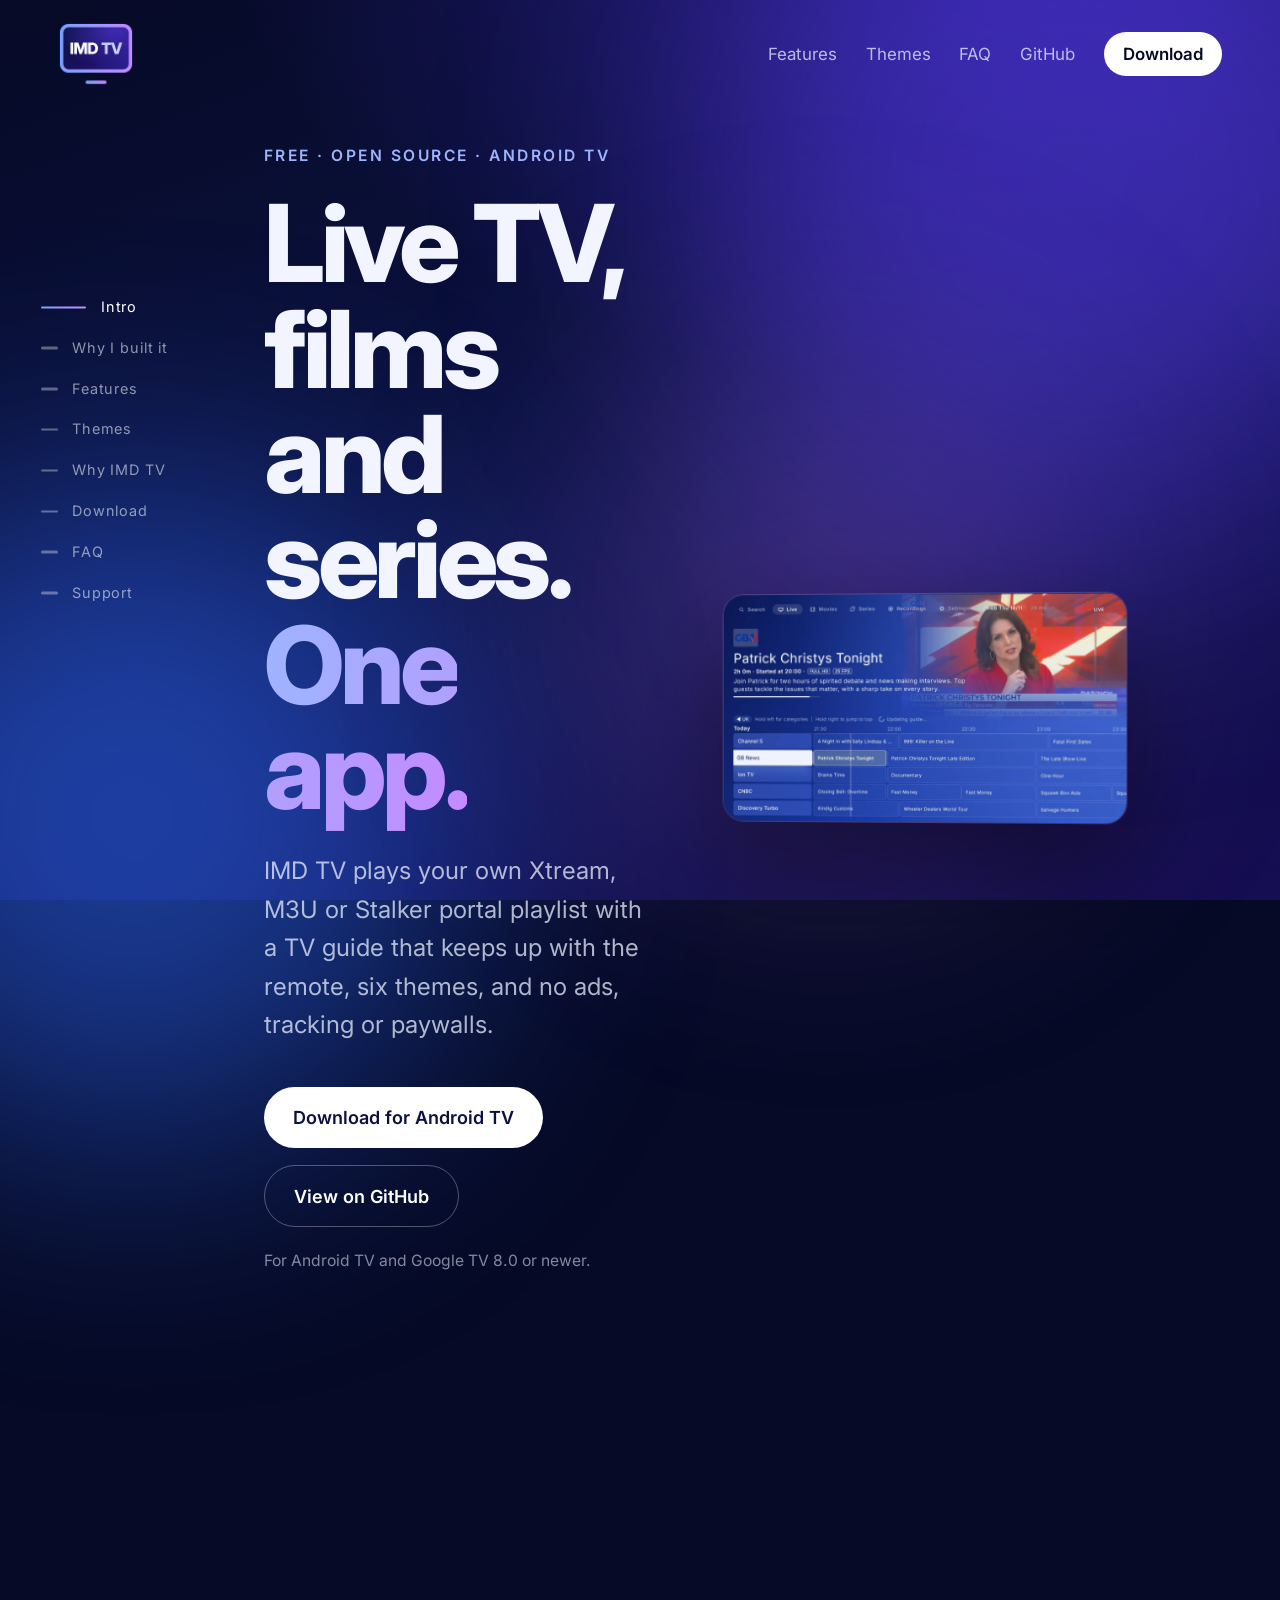
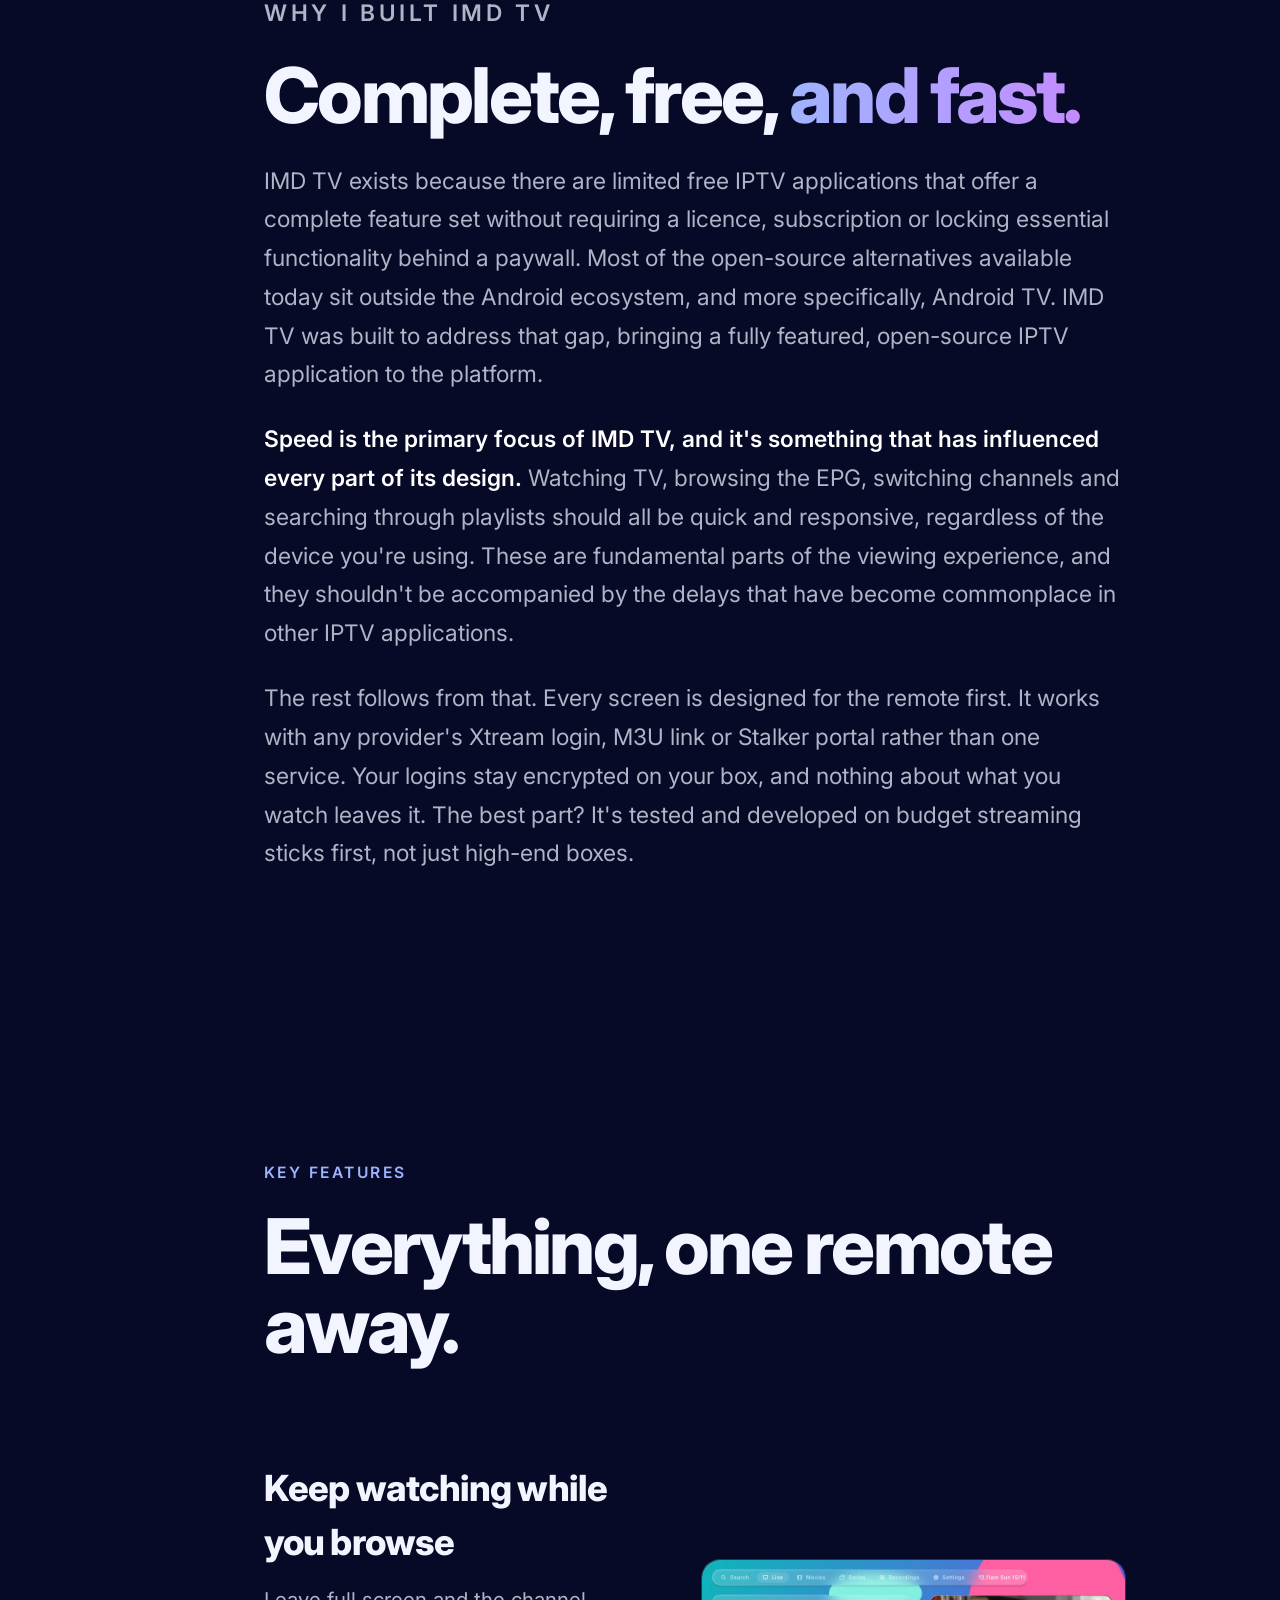
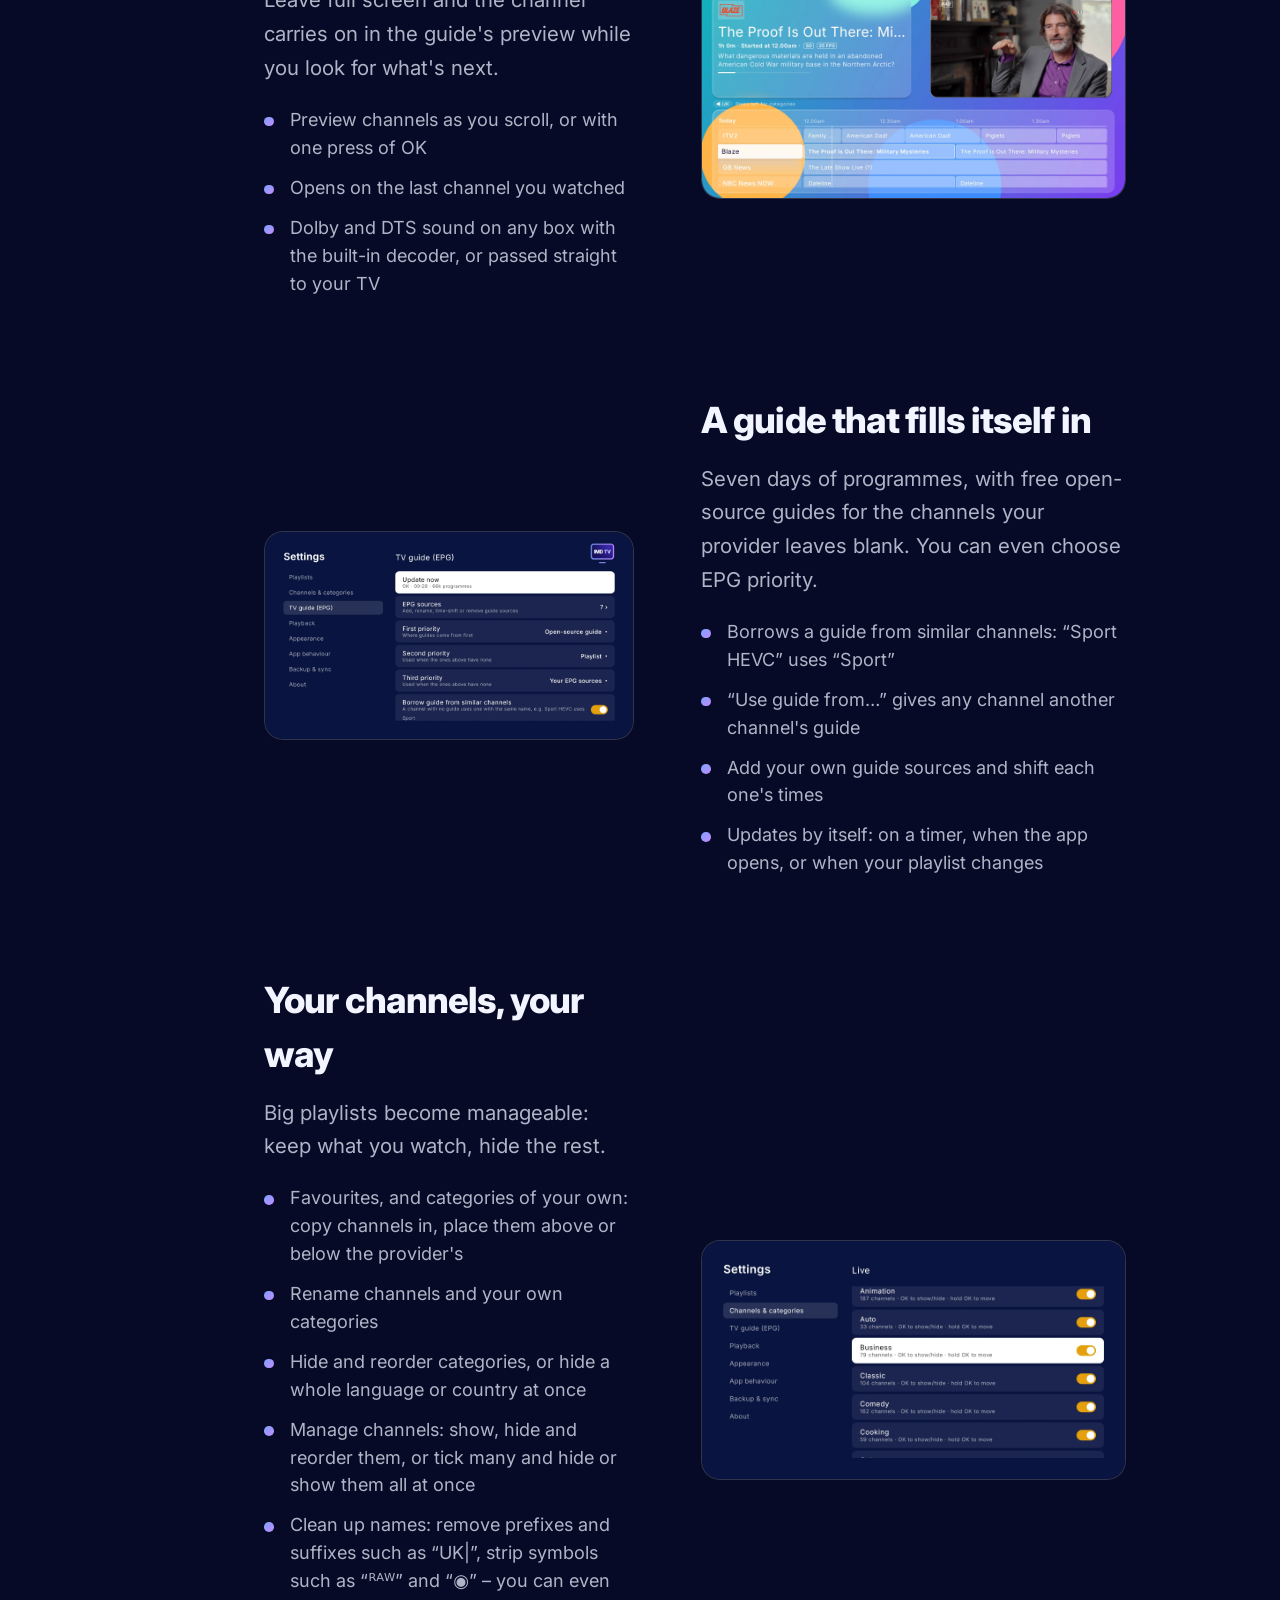
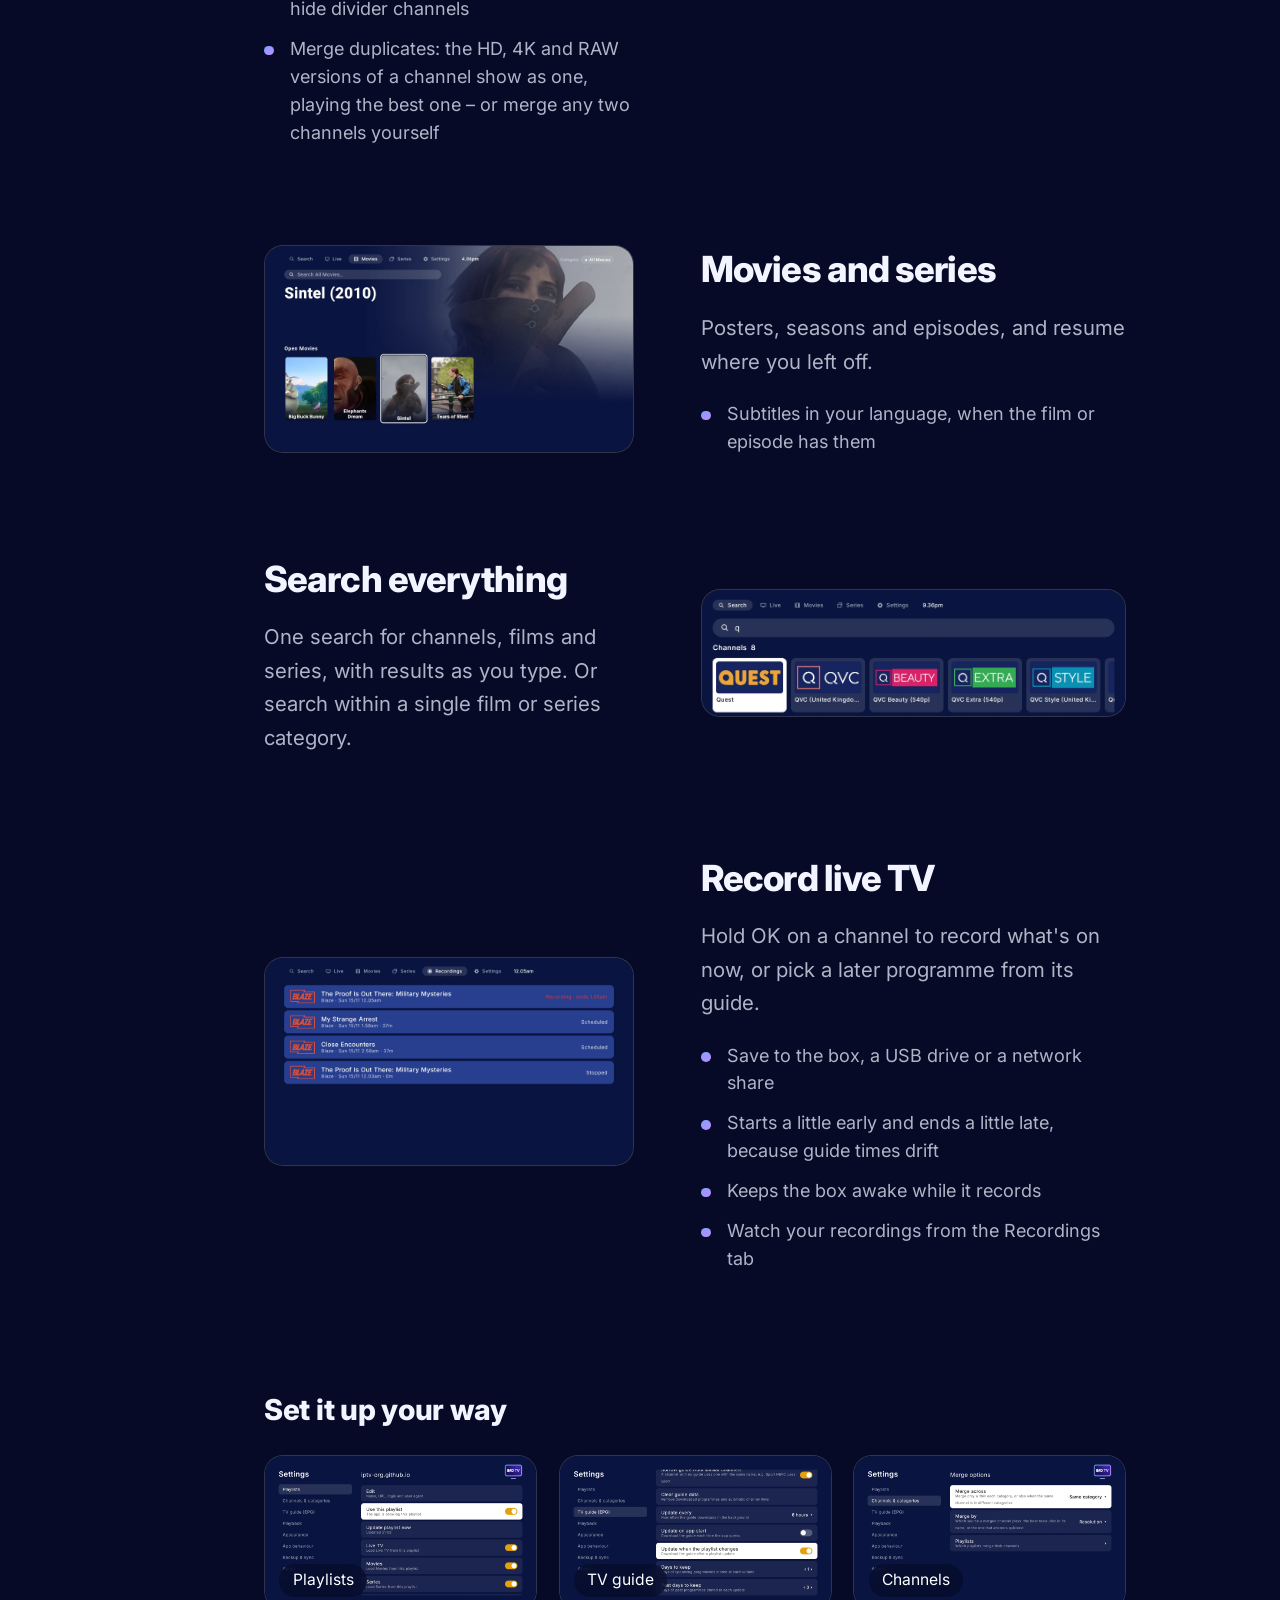
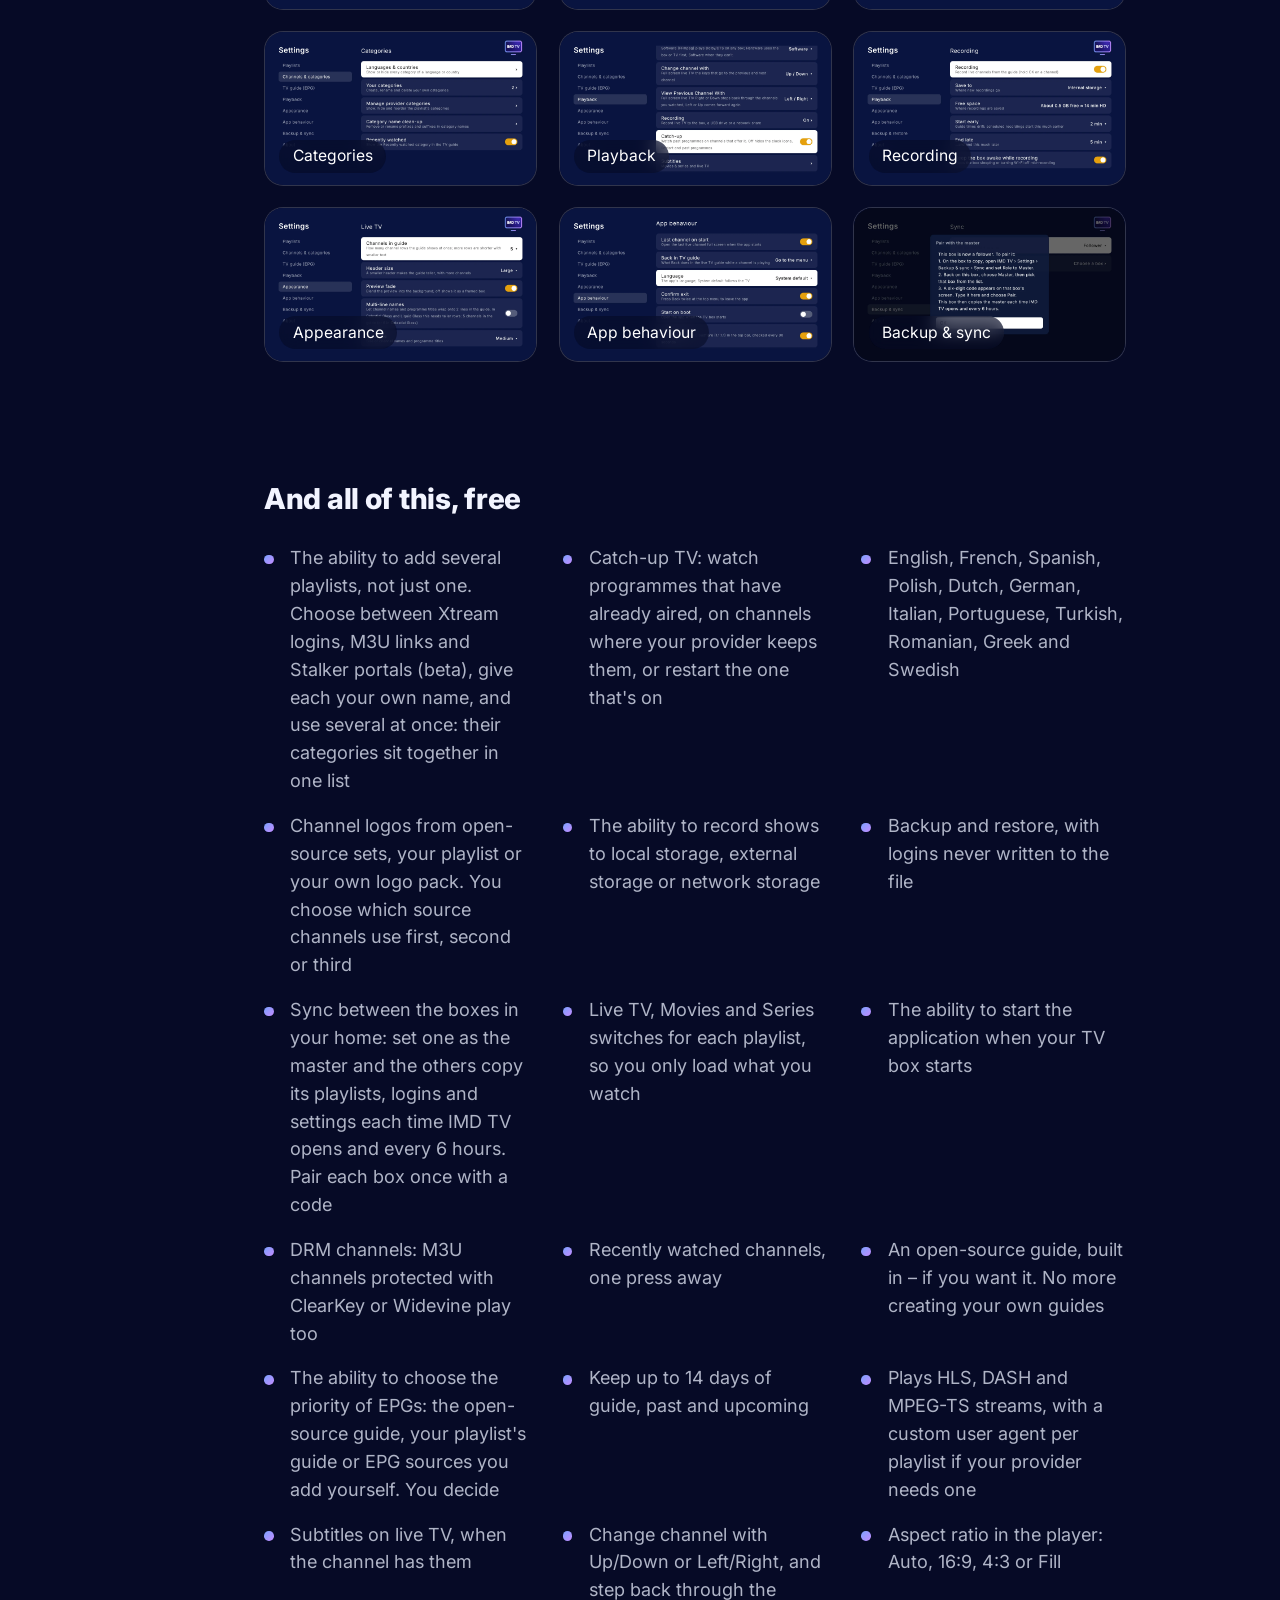
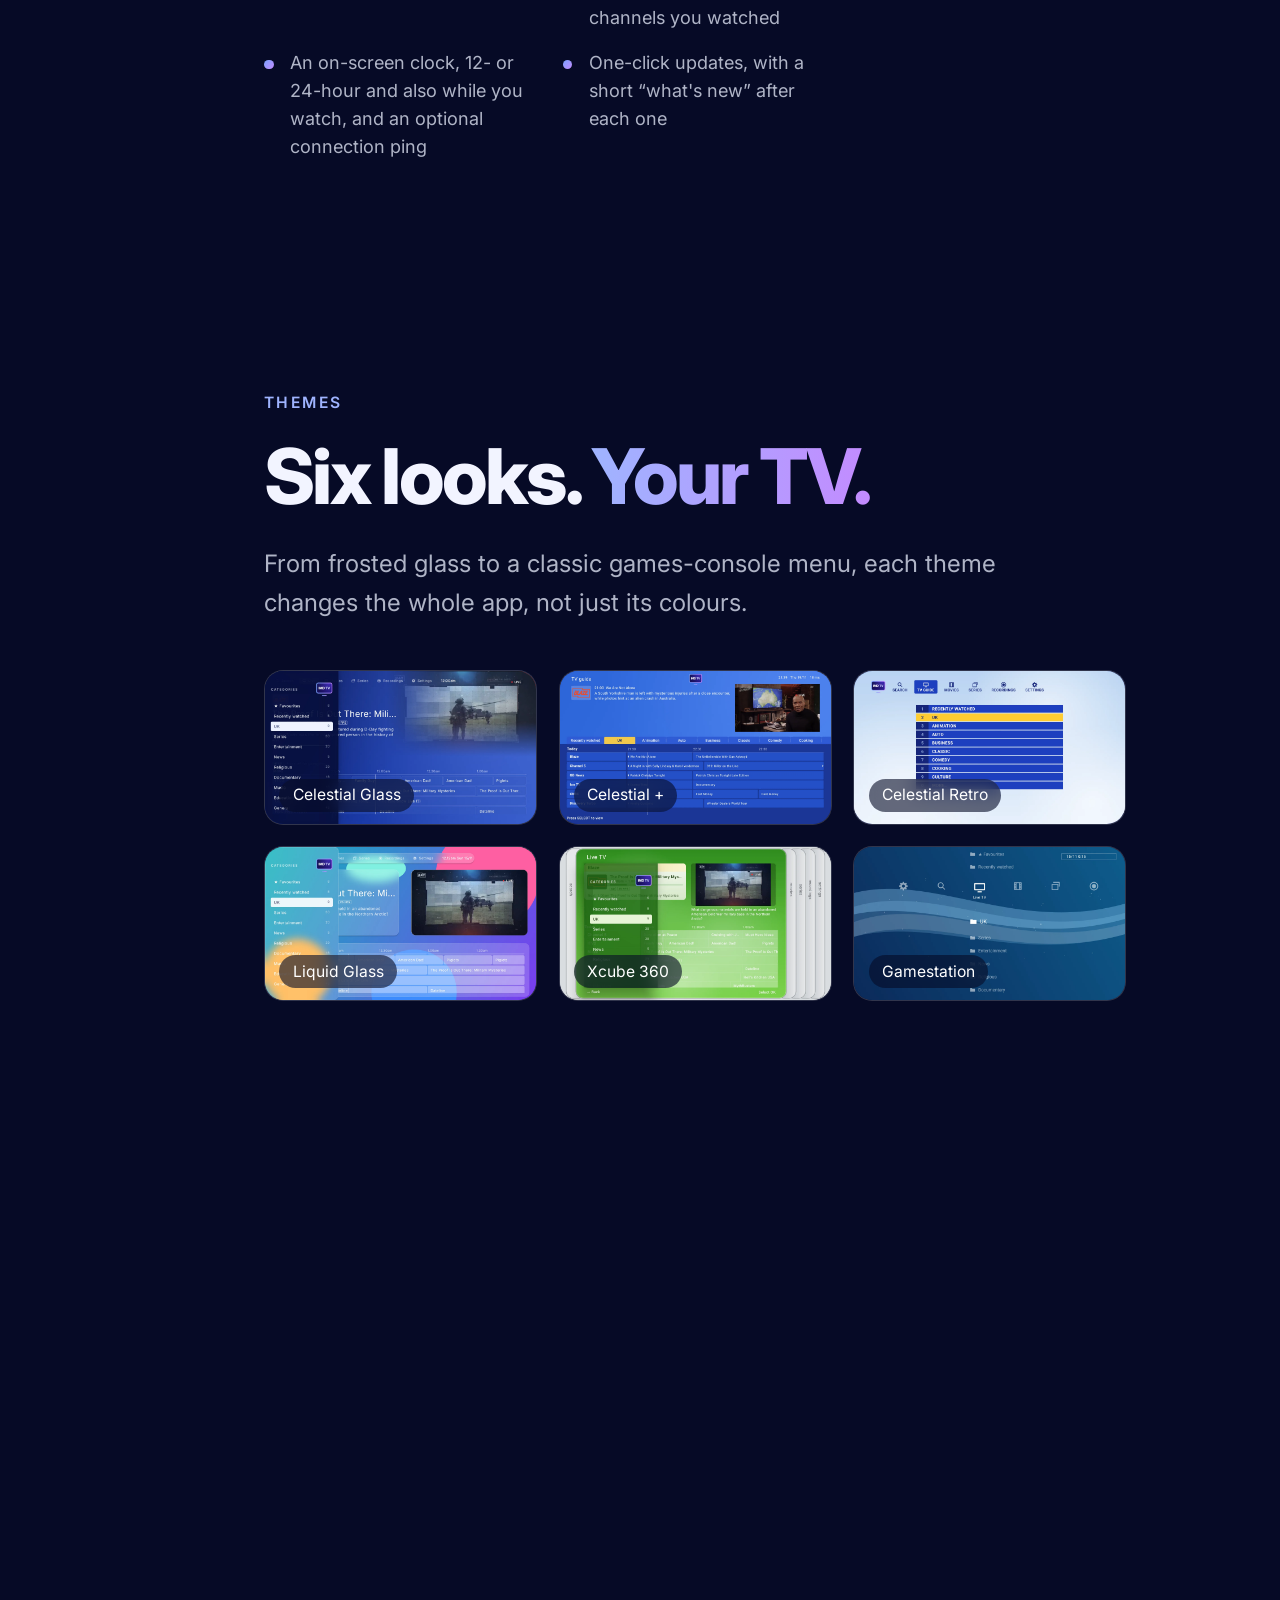
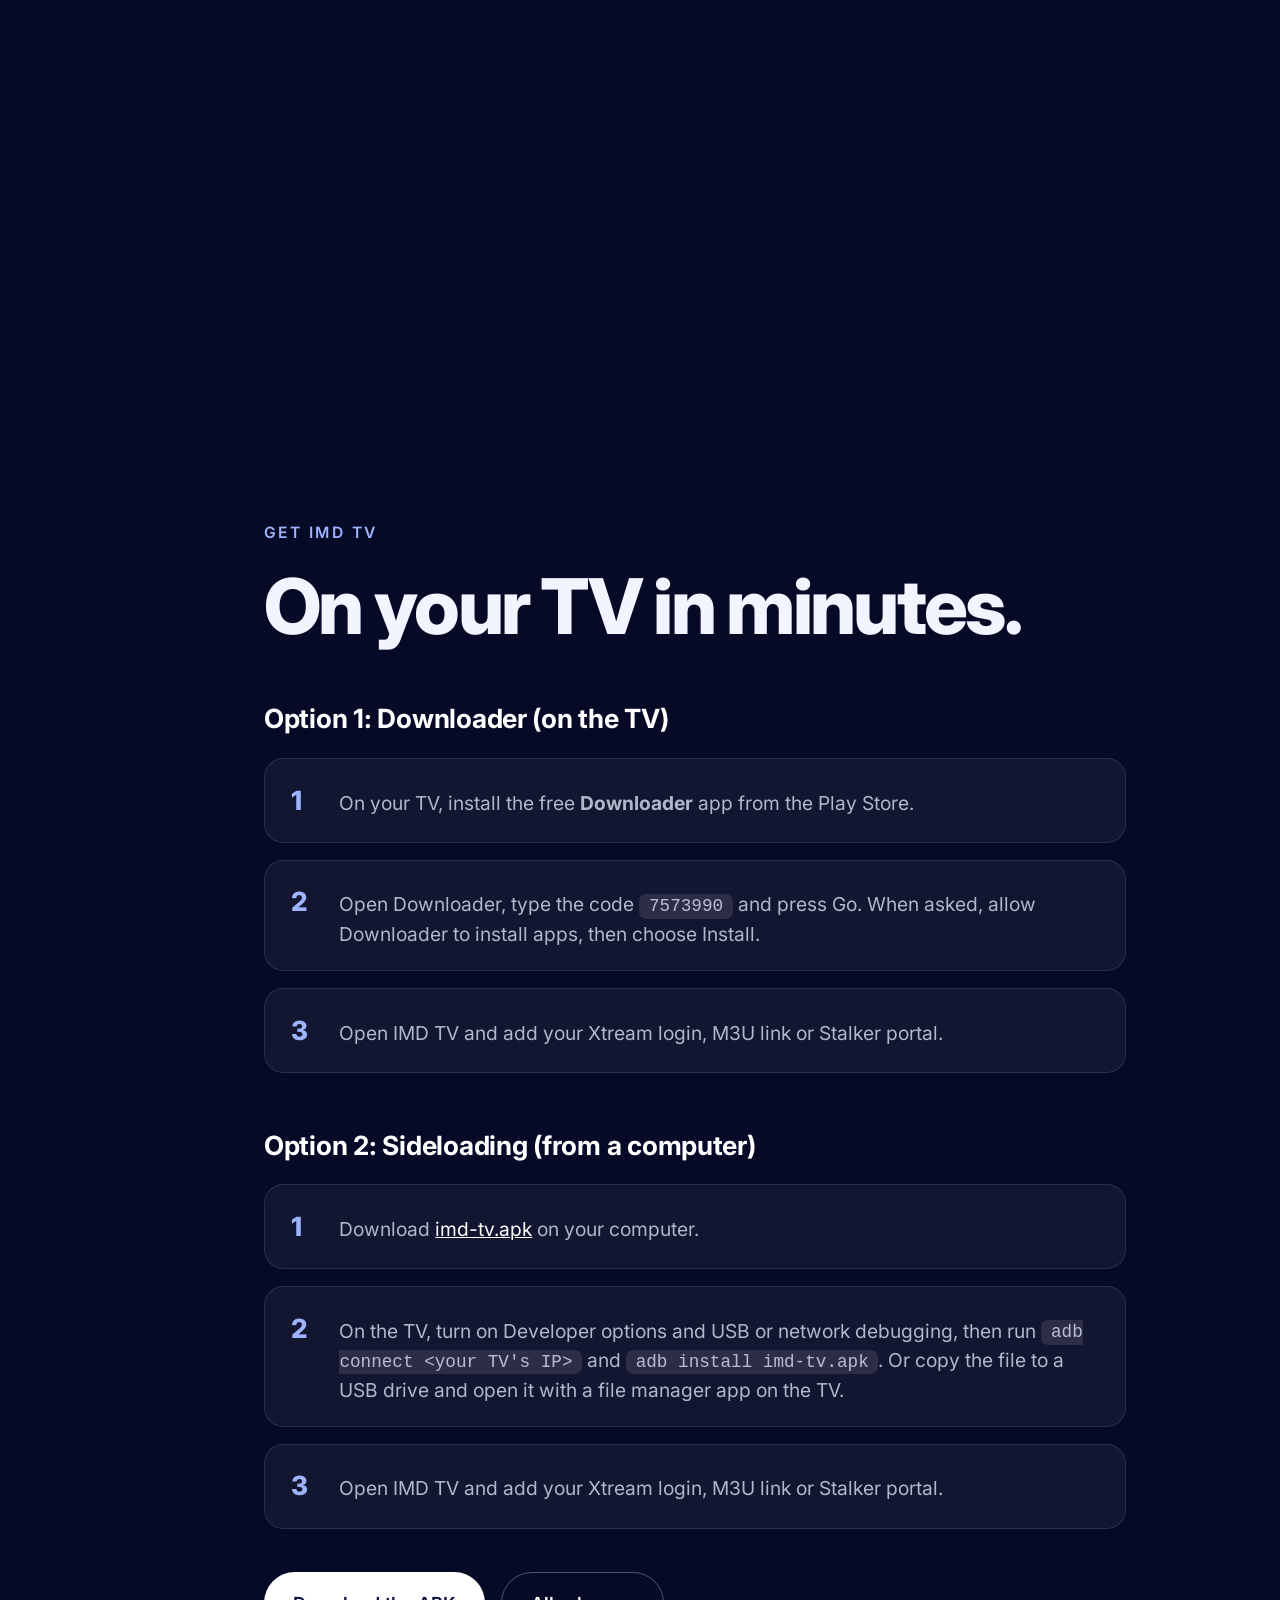
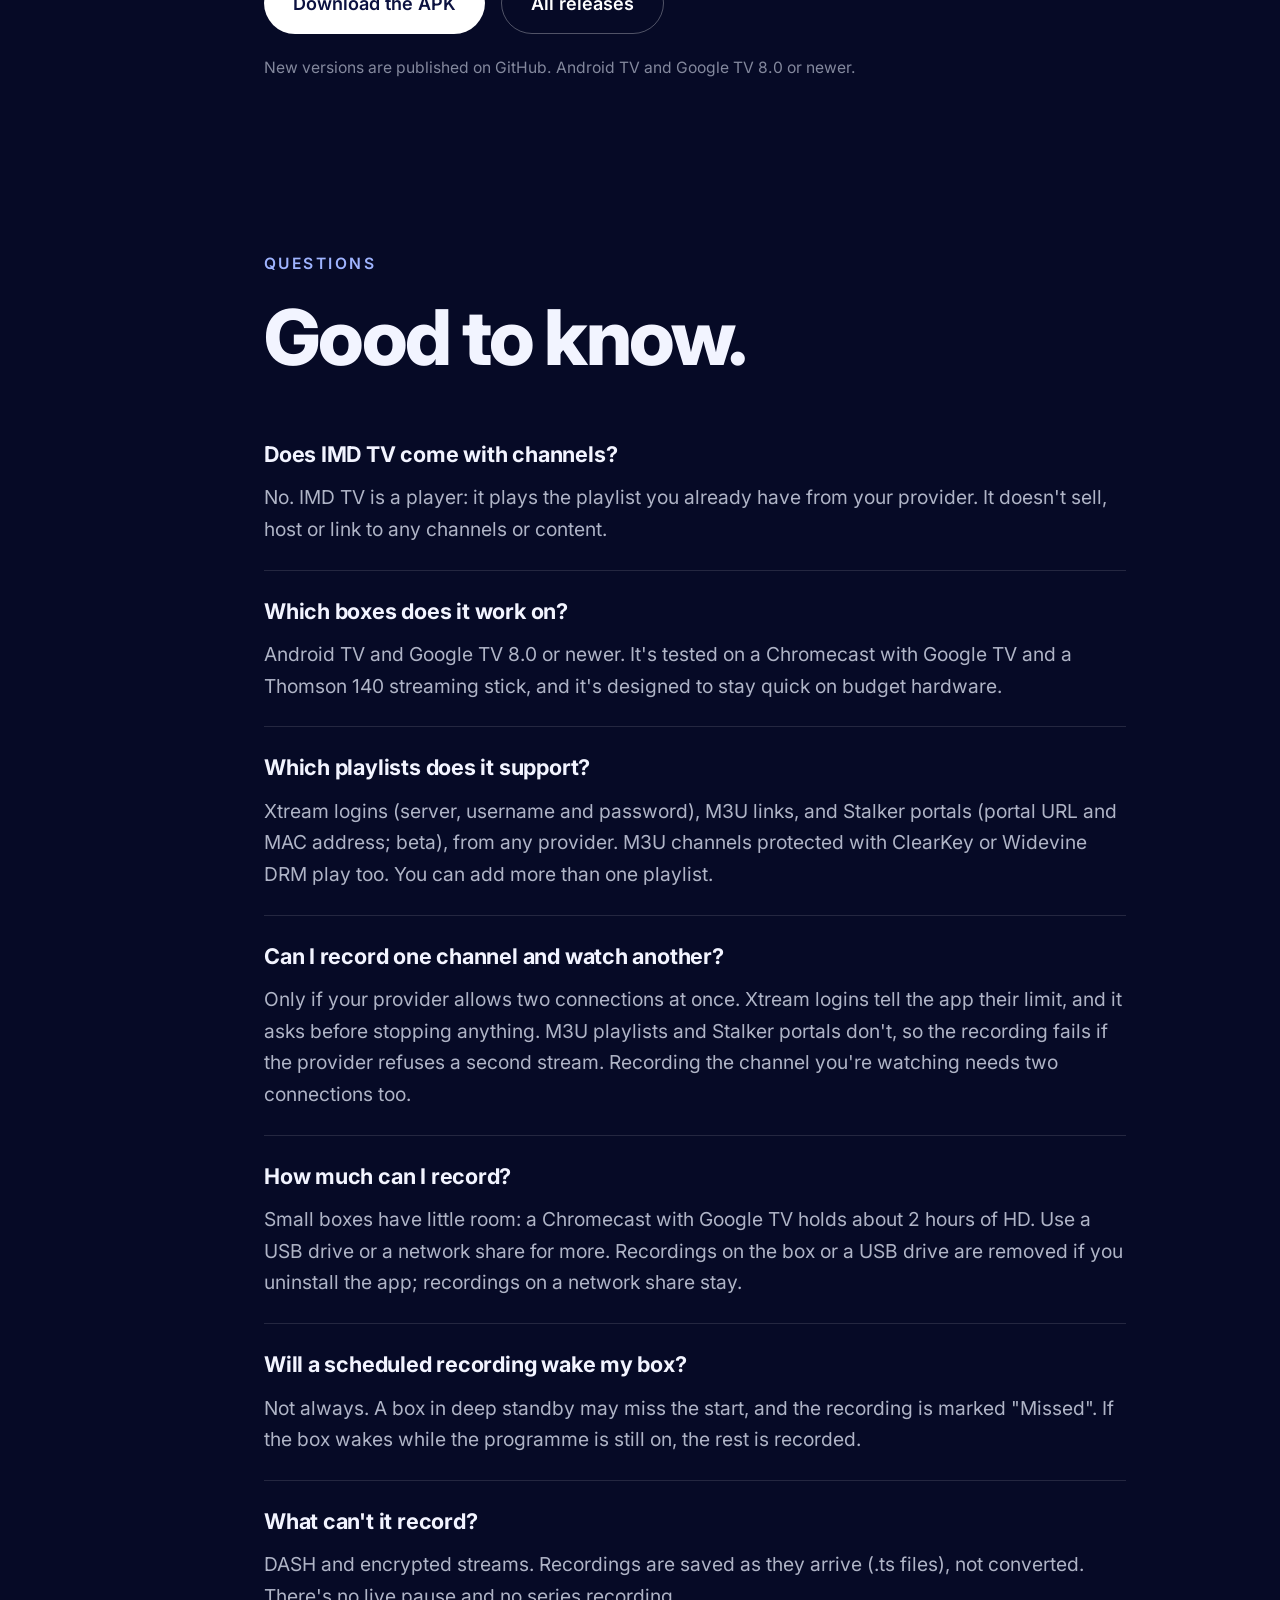
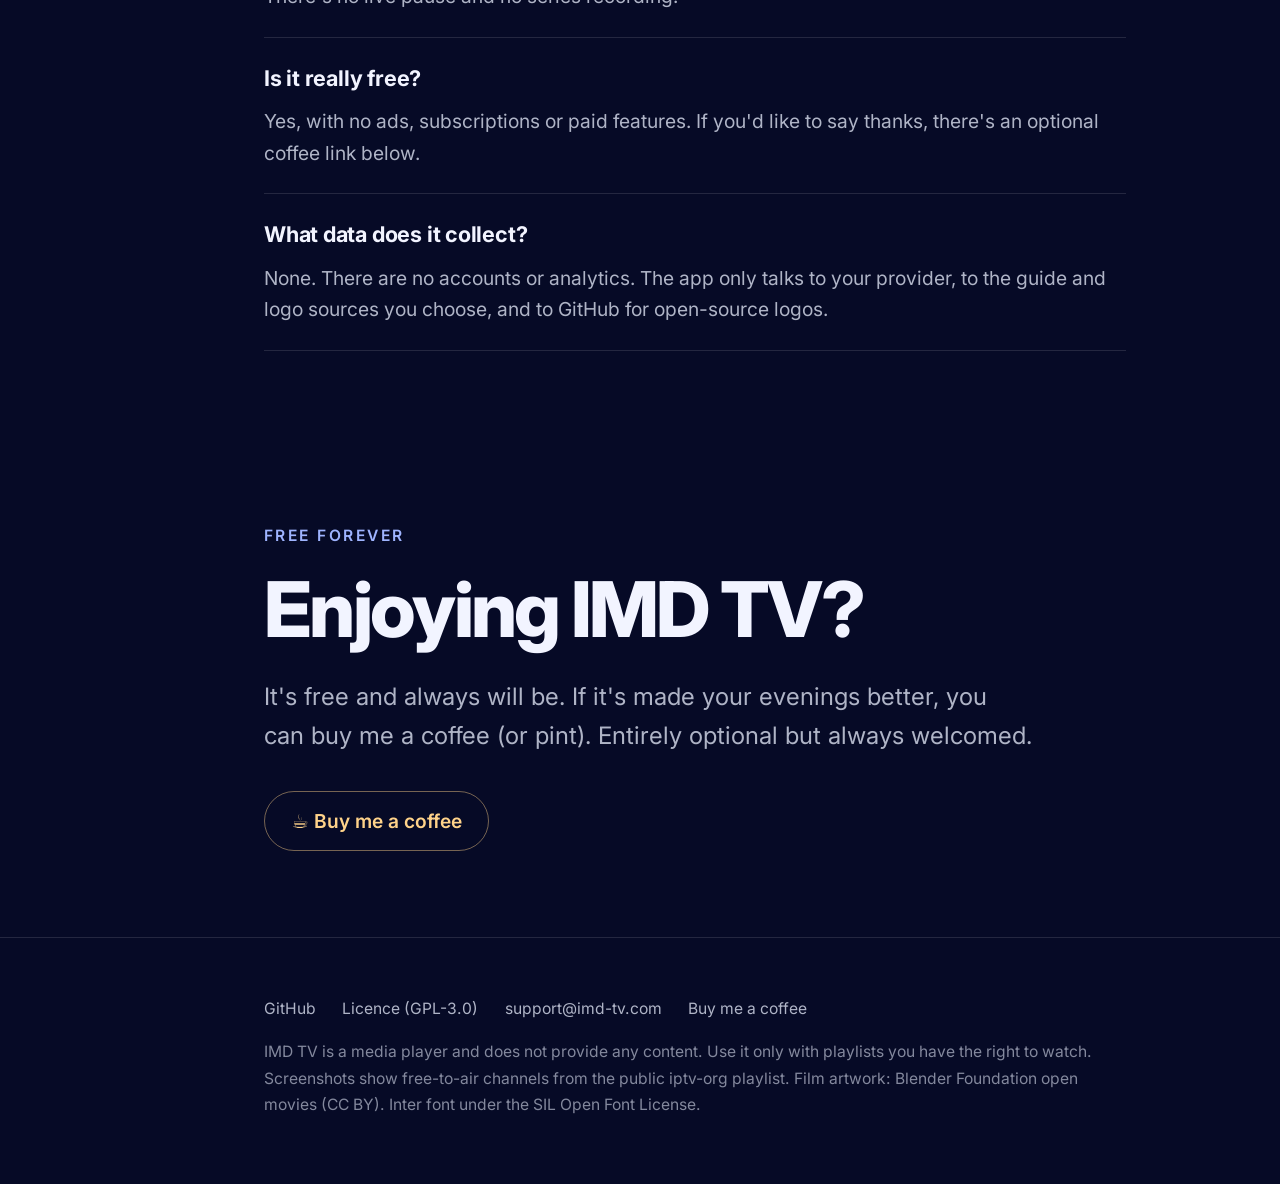
==== site/index.html @ b6d0d9d2 "Initial project import" ====
<!doctype html>
<html lang="en" class="no-js">
<head>
<meta charset="utf-8">
<meta name="viewport" content="width=device-width, initial-scale=1">
<title>IMD TV — free, open-source IPTV for Android TV</title>
<meta name="description" content="IMD TV is a free, open-source IPTV player for Android TV and Google TV: a fast TV guide, movies and series, six themes, and no ads or tracking. Bring your own Xtream, M3U or Stalker portal playlist.">
<meta name="theme-color" content="#060a26">
<link rel="icon" type="image/png" href="favicon.png">
<link rel="preload" href="fonts/Inter-Variable.woff2" as="font" type="font/woff2" crossorigin>
<link rel="stylesheet" href="styles.css">
<meta property="og:type" content="website">
<meta property="og:title" content="IMD TV — free, open-source IPTV for Android TV">
<meta property="og:description" content="A fast TV guide, movies and series, six themes, and no ads or tracking. Bring your own playlist.">
<meta property="og:url" content="https://majorleeevil.github.io/imd-tv/">
<meta property="og:image" content="https://majorleeevil.github.io/imd-tv/img/og.webp">
<meta name="twitter:card" content="summary_large_image">
</head>
<body>
<a class="skip" href="#intro">Skip to content</a>
<div class="sky" aria-hidden="true"></div>
<div class="blob b1" aria-hidden="true"></div><div class="blob b2" aria-hidden="true"></div><div class="blob b3" aria-hidden="true"></div>

<header class="top">
  <a class="brand" href="#intro"><img src="img/logo.png" alt="IMD TV" width="64" height="54"></a>
  <nav aria-label="Main">
    <a href="#features">Features</a>
    <a href="#themes">Themes</a>
    <a href="#faq">FAQ</a>
    <a href="https://github.com/majorleeevil/imd-tv">GitHub</a>
    <a class="pill" href="#download">Download</a>
  </nav>
</header>
<nav class="rail" aria-label="Sections"></nav>

<main>
  <section id="intro" data-name="Intro">
    <div class="reveal intro">
      <div>
        <p class="kicker">Free · Open source · Android TV</p>
        <h1>Live TV, films<br>and series.<br><span class="grad">One app.</span></h1>
        <p class="lead">IMD TV plays your own Xtream, M3U or Stalker portal playlist with a TV guide that keeps up with the remote, six themes, and no ads, tracking or paywalls.</p>
        <div class="btns">
          <a class="btn primary" href="#download">Download for Android TV</a>
          <a class="btn ghost" href="https://github.com/majorleeevil/imd-tv">View on GitHub</a>
        </div>
        <p class="small">For Android TV and Google TV 8.0 or newer.</p>
      </div>
      <div class="hero-shot"><img src="img/themes/celestial-glass.webp" width="1920" height="1080" alt="The IMD TV guide in the Celestial Glass theme: GB News's programme details above a grid of channels and programmes, with the channel previewing top right."></div>
    </div>
  </section>

  <section id="story" data-name="Why I built it">
    <div class="reveal story">
      <p class="kicker">Why I built IMD TV</p>
      <h2>Complete, free, <span class="grad">and fast.</span></h2>
      <p>IMD TV exists because there are limited free IPTV applications that offer a complete feature set without requiring a licence, subscription or locking essential functionality behind a paywall. Most of the open-source alternatives available today sit outside the Android ecosystem, and more specifically, Android TV. IMD TV was built to address that gap, bringing a fully featured, open-source IPTV application to the platform.</p>
      <p><strong>Speed is the primary focus of IMD TV, and it's something that has influenced every part of its design.</strong> Watching TV, browsing the EPG, switching channels and searching through playlists should all be quick and responsive, regardless of the device you're using. These are fundamental parts of the viewing experience, and they shouldn't be accompanied by the delays that have become commonplace in other IPTV applications.</p>
      <p>The rest follows from that. Every screen is designed for the remote first. It works with any provider's Xtream login, M3U link or Stalker portal rather than one service. Your logins stay encrypted on your box, and nothing about what you watch leaves it. The best part? It's tested and developed on budget streaming sticks first, not just high-end boxes.</p>
    </div>
  </section>

  <section id="features" data-name="Features">
    <div class="reveal">
      <p class="kicker">Key features</p>
      <h2>Everything, one remote away.</h2>

      <div class="feature">
        <div class="text">
          <h3>Keep watching while you browse</h3>
          <p>Leave full screen and the channel carries on in the guide's preview while you look for what's next.</p>
          <ul role="list">
            <li>Preview channels as you scroll, or with one press of OK</li>
            <li>Opens on the last channel you watched</li>
            <li>Dolby and DTS sound on any box with the built-in decoder, or passed straight to your TV</li>
          </ul>
        </div>
        <figure class="shot"><img src="img/themes/liquid-glass.webp" width="1920" height="1080" loading="lazy" alt="The guide in the Liquid Glass theme with Blaze playing in the preview window"></figure>
      </div>

      <div class="feature flip">
        <div class="text">
          <h3>A guide that fills itself in</h3>
          <p>Seven days of programmes, with free open-source guides for the channels your provider leaves blank. You can even choose EPG priority.</p>
          <ul role="list">
            <li>Borrows a guide from similar channels: “Sport HEVC” uses “Sport”</li>
            <li>“Use guide from…” gives any channel another channel's guide</li>
            <li>Add your own guide sources and shift each one's times</li>
            <li>Updates by itself: on a timer, when the app opens, or when your playlist changes</li>
          </ul>
        </div>
        <figure class="shot"><img src="img/settings/guide-1.webp" width="1920" height="1080" loading="lazy" alt="TV guide settings: update now, EPG sources, the three guide priorities and borrow guide from similar channels"></figure>
      </div>

      <div class="feature">
        <div class="text">
          <h3>Your channels, your way</h3>
          <p>Big playlists become manageable: keep what you watch, hide the rest.</p>
          <ul role="list">
            <li>Favourites, and categories of your own: copy channels in, place them above or below the provider's</li>
            <li>Rename channels and your own categories</li>
            <li>Hide and reorder categories, or hide a whole language or country at once</li>
            <li>Manage channels: show, hide and reorder them, or tick many and hide or show them all at once</li>
            <li>Clean up names: remove prefixes and suffixes such as “UK|”, strip symbols such as “ᴿᴬᵂ” and “◉” – you can even hide divider channels</li>
            <li>Merge duplicates: the HD, 4K and RAW versions of a channel show as one, playing the best one – or merge any two channels yourself</li>
          </ul>
        </div>
        <figure class="shot"><img src="img/settings/manage-categories.webp" width="1920" height="1080" loading="lazy" alt="Manage provider categories: each Live category with its channel count, a show or hide switch and hold OK to move"></figure>
      </div>

      <div class="feature flip">
        <div class="text">
          <h3>Movies and series</h3>
          <p>Posters, seasons and episodes, and resume where you left off.</p>
          <ul role="list">
            <li>Subtitles in your language, when the film or episode has them</li>
          </ul>
        </div>
        <figure class="shot"><img src="img/movies.webp" width="1920" height="1080" loading="lazy" alt="Movies screen: a row of posters with the focused film's artwork behind"></figure>
      </div>

      <div class="feature">
        <div class="text">
          <h3>Search everything</h3>
          <p>One search for channels, films and series, with results as you type. Or search within a single film or series category.</p>
        </div>
        <figure class="shot"><img src="img/search.webp" width="1920" height="570" loading="lazy" alt="Search for the letter Q: channel results such as Quest and QVC, each with its logo"></figure>
      </div>

      <div class="feature flip">
        <div class="text">
          <h3>Record live TV</h3>
          <p>Hold OK on a channel to record what's on now, or pick a later programme from its guide.</p>
          <ul role="list">
            <li>Save to the box, a USB drive or a network share</li>
            <li>Starts a little early and ends a little late, because guide times drift</li>
            <li>Keeps the box awake while it records</li>
            <li>Watch your recordings from the Recordings tab</li>
          </ul>
        </div>
        <figure class="shot"><img src="img/recordings.webp" width="1920" height="1080" loading="lazy" alt="Recordings tab: a Blaze programme recording now, two scheduled and one finished"></figure>
      </div>

      <h3 class="more-title">Set it up your way</h3>
      <div class="themes settings-shots">
        <figure class="shot rotate"><img src="img/settings/playlists-1.webp" width="1920" height="1080" loading="lazy" alt="Settings, Playlists: the list of playlists, with iptv-org.github.io in use"><img src="img/settings/playlists-2.webp" width="1920" height="1080" loading="lazy" alt="Settings, Playlists: the Add playlist form"><img src="img/settings/playlists-3.webp" width="1920" height="1080" loading="lazy" alt="Settings, a playlist's page: Use this playlist and switches for Live TV, Movies and Series"><figcaption>Playlists</figcaption></figure>
        <figure class="shot rotate"><img src="img/settings/guide-1.webp" width="1920" height="1080" loading="lazy" alt="Settings, TV guide: update now, guide sources, three guide priorities and borrow guide from similar channels"><img src="img/settings/guide-2.webp" width="1920" height="1080" loading="lazy" alt="Settings, TV guide: clear guide data, update every, update on start, update on playlist change and days to keep"><figcaption>TV guide</figcaption></figure>
        <figure class="shot rotate"><img src="img/settings/channels-1.webp" width="1920" height="1080" loading="lazy" alt="Settings, Channels: manage channels, merge channels, merge options, channel logos and channel name clean-up"><img src="img/settings/channels-2.webp" width="1920" height="1080" loading="lazy" alt="Settings, Channels: remove special characters, hide header channels and channel numbers"><img src="img/settings/channels-3.webp" width="1920" height="1080" loading="lazy" alt="Settings, Merge options: merge across, merge by and playlists"><figcaption>Channels</figcaption></figure>
        <figure class="shot"><img src="img/settings/categories-1.webp" width="1920" height="1080" loading="lazy" alt="Settings, Categories: languages, your categories, manage provider categories, category name clean-up and a Recently watched switch"><figcaption>Categories</figcaption></figure>
        <figure class="shot rotate"><img src="img/settings/playback-1.webp" width="1920" height="1080" loading="lazy" alt="Settings, Playback: autoplay, audio decoder, change channel with and view previous channel"><img src="img/settings/playback-2.webp" width="1920" height="1080" loading="lazy" alt="Settings, Playback: recording, catch-up and subtitles"><figcaption>Playback</figcaption></figure>
        <figure class="shot"><img src="img/settings/recording.webp" width="1920" height="1080" loading="lazy" alt="Settings, Recording: recording switch, save to, free space, start early, end late and keep the box awake"><figcaption>Recording</figcaption></figure>
        <figure class="shot rotate"><img src="img/settings/appearance-1.webp" width="1920" height="1080" loading="lazy" alt="Settings, Appearance: App, Live TV and Movies and Series"><img src="img/settings/appearance-2.webp" width="1920" height="1080" loading="lazy" alt="Settings, Appearance, App: theme, theme colour, theme mode, date and time, and reset"><img src="img/settings/appearance-3.webp" width="1920" height="1080" loading="lazy" alt="Settings, Appearance, Live TV: channels in guide, header size, preview fade, multi-line names and title size"><figcaption>Appearance</figcaption></figure>
        <figure class="shot"><img src="img/settings/behaviour-1.webp" width="1920" height="1080" loading="lazy" alt="Settings, App behaviour: last channel on start, Back in TV guide, language, confirm exit, start on boot and show ping"><figcaption>App behaviour</figcaption></figure>
        <figure class="shot rotate"><img src="img/settings/backup-1.webp" width="1920" height="1080" loading="lazy" alt="Settings, Backup and restore"><img src="img/settings/backup-2.webp" width="1920" height="1080" loading="lazy" alt="Settings, Sync: this box is the master and has no followers"><img src="img/settings/backup-3.webp" width="1920" height="1080" loading="lazy" alt="Settings, Sync: the steps to pair with the master"><figcaption>Backup &amp; sync</figcaption></figure>
      </div>

      <h3 class="more-title">And all of this, free</h3>
      <ul class="more" role="list">
        <li>The ability to add several playlists, not just one. Choose between Xtream logins, M3U links and Stalker portals (beta), give each your own name, and use several at once: their categories sit together in one list</li>
        <li>Catch-up TV: watch programmes that have already aired, on channels where your provider keeps them, or restart the one that's on</li>
        <li>English, French, Spanish, Polish, Dutch, German, Italian, Portuguese, Turkish, Romanian, Greek and Swedish</li>
        <li>Channel logos from open-source sets, your playlist or your own logo pack. You choose which source channels use first, second or third</li>
        <li>The ability to record shows to local storage, external storage or network storage</li>
        <li>Backup and restore, with logins never written to the file</li>
        <li>Sync between the boxes in your home: set one as the master and the others copy its playlists, logins and settings each time IMD TV opens and every 6 hours. Pair each box once with a code</li>
        <li>Live TV, Movies and Series switches for each playlist, so you only load what you watch</li>
        <li>The ability to start the application when your TV box starts</li>
        <li>DRM channels: M3U channels protected with ClearKey or Widevine play too</li>
        <li>Recently watched channels, one press away</li>
        <li>An open-source guide, built in – if you want it. No more creating your own guides</li>
        <li>The ability to choose the priority of EPGs: the open-source guide, your playlist's guide or EPG sources you add yourself. You decide</li>
        <li>Keep up to 14 days of guide, past and upcoming</li>
        <li>Plays HLS, DASH and MPEG-TS streams, with a custom user agent per playlist if your provider needs one</li>
        <li>Subtitles on live TV, when the channel has them</li>
        <li>Change channel with Up/Down or Left/Right, and step back through the channels you watched</li>
        <li>Aspect ratio in the player: Auto, 16:9, 4:3 or Fill</li>
        <li>An on-screen clock, 12- or 24-hour and also while you watch, and an optional connection ping</li>
        <li>One-click updates, with a short “what's new” after each one</li>
      </ul>
    </div>
  </section>

  <section id="themes" data-name="Themes">
    <div class="reveal">
      <p class="kicker">Themes</p>
      <h2>Six looks. <span class="grad">Your TV.</span></h2>
      <p class="lead">From frosted glass to a classic games-console menu, each theme changes the whole app, not just its colours.</p>
      <div class="themes">
        <figure class="shot rotate"><img src="img/themes/celestial-glass.webp" width="1920" height="1080" loading="lazy" alt="Celestial Glass theme: TV guide on a deep blue background"><img src="img/themes/celestial-glass-categories.webp" width="1920" height="1080" loading="lazy" alt="Celestial Glass theme: the live TV categories"><figcaption>Celestial Glass</figcaption></figure>
        <figure class="shot rotate"><img src="img/themes/celestial-plus.webp" width="1920" height="1080" loading="lazy" alt="Celestial + theme: guide with category tabs and a yellow highlight"><img src="img/themes/celestial-plus-categories.webp" width="1920" height="1080" loading="lazy" alt="Celestial + theme: the live TV categories"><figcaption>Celestial +</figcaption></figure>
        <figure class="shot rotate"><img src="img/themes/celestial-retro.webp" width="1920" height="1080" loading="lazy" alt="Celestial Retro theme: a full-width classic guide grid"><img src="img/themes/celestial-retro-categories.webp" width="1920" height="1080" loading="lazy" alt="Celestial Retro theme: the live TV categories"><figcaption>Celestial Retro</figcaption></figure>
        <figure class="shot rotate"><img src="img/themes/liquid-glass.webp" width="1920" height="1080" loading="lazy" alt="Liquid Glass theme: glass panels over colourful shapes"><img src="img/themes/liquid-glass-categories.webp" width="1920" height="1080" loading="lazy" alt="Liquid Glass theme: the live TV categories"><figcaption>Liquid Glass</figcaption></figure>
        <figure class="shot rotate"><img src="img/themes/xcube-360.webp" width="1920" height="1080" loading="lazy" alt="Xcube 360 theme: green blades with the guide in the centre blade"><img src="img/themes/xcube-360-categories.webp" width="1920" height="1080" loading="lazy" alt="Xcube 360 theme: the live TV categories"><figcaption>Xcube 360</figcaption></figure>
        <figure class="shot rotate"><img src="img/themes/gamestation.webp" width="1920" height="1080" loading="lazy" alt="Gamestation theme: a wave background with a channel folder and preview"><img src="img/themes/gamestation-categories.webp" width="1920" height="1080" loading="lazy" alt="Gamestation theme: the live TV categories"><figcaption>Gamestation</figcaption></figure>
      </div>
    </div>
  </section>

  <section id="why" data-name="Why IMD TV">
    <div class="reveal">
      <p class="kicker">Why IMD TV</p>
      <h2>Yours, not ours.</h2>
      <div class="grid">
        <div class="card"><h3>Free and open source</h3><p>No subscription, no premium tier, nothing locked away. Read the code, change it, share it under the GPL-3.0 licence.</p></div>
        <div class="card"><h3>Private</h3><p>No ads, no tracking, no accounts. Logins are encrypted on your box and never leave it except to sign in to your provider.</p></div>
        <div class="card"><h3>Made for the remote</h3><p>Every screen works with a D-pad, and the guide stays quick even on budget streaming sticks.</p></div>
        <div class="card"><h3>Any provider</h3><p>Use the Xtream login, M3U link or Stalker portal you already have, from any provider. Add more than one and switch between them.</p></div>
        <div class="card"><h3>Easy to move</h3><p>Back up your favourites, categories and settings to a file and restore them on a new box. Your logins are never written to it.</p></div>
        <div class="card"><h3>Built in the open</h3><p>Report a bug or suggest a feature on GitHub, and see every change before it reaches your TV.</p></div>
      </div>
    </div>
  </section>

  <section id="download" data-name="Download">
    <div class="reveal">
      <p class="kicker">Get IMD TV</p>
      <h2>On your TV in minutes.</h2>
      <h3 class="install-h">Option 1: Downloader (on the TV)</h3>
      <ol class="steps">
        <li><span>On your TV, install the free <strong>Downloader</strong> app from the Play Store.</span></li>
        <li><span>Open Downloader, type the code <code>7573990</code> and press Go. When asked, allow Downloader to install apps, then choose Install.</span></li>
        <li><span>Open IMD TV and add your Xtream login, M3U link or Stalker portal.</span></li>
      </ol>
      <h3 class="install-h">Option 2: Sideloading (from a computer)</h3>
      <ol class="steps">
        <li><span>Download <a href="https://github.com/majorleeevil/imd-tv/releases/latest/download/imd-tv.apk">imd-tv.apk</a> on your computer.</span></li>
        <li><span>On the TV, turn on Developer options and USB or network debugging, then run <code>adb connect &lt;your TV's IP&gt;</code> and <code>adb install imd-tv.apk</code>. Or copy the file to a USB drive and open it with a file manager app on the TV.</span></li>
        <li><span>Open IMD TV and add your Xtream login, M3U link or Stalker portal.</span></li>
      </ol>
      <div class="btns">
        <a class="btn primary" href="https://github.com/majorleeevil/imd-tv/releases/latest/download/imd-tv.apk">Download the APK</a>
        <a class="btn ghost" href="https://github.com/majorleeevil/imd-tv/releases">All releases</a>
      </div>
      <p class="small">New versions are published on GitHub. Android TV and Google TV 8.0 or newer.</p>
    </div>
  </section>

  <section id="faq" data-name="FAQ">
    <div class="reveal">
      <p class="kicker">Questions</p>
      <h2>Good to know.</h2>
      <div class="faq">
        <div class="qa"><h3>Does IMD TV come with channels?</h3><p>No. IMD TV is a player: it plays the playlist you already have from your provider. It doesn't sell, host or link to any channels or content.</p></div>
        <div class="qa"><h3>Which boxes does it work on?</h3><p>Android TV and Google TV 8.0 or newer. It's tested on a Chromecast with Google TV and a Thomson 140 streaming stick, and it's designed to stay quick on budget hardware.</p></div>
        <div class="qa"><h3>Which playlists does it support?</h3><p>Xtream logins (server, username and password), M3U links, and Stalker portals (portal URL and MAC address; beta), from any provider. M3U channels protected with ClearKey or Widevine DRM play too. You can add more than one playlist.</p></div>
        <div class="qa"><h3>Can I record one channel and watch another?</h3><p>Only if your provider allows two connections at once. Xtream logins tell the app their limit, and it asks before stopping anything. M3U playlists and Stalker portals don't, so the recording fails if the provider refuses a second stream. Recording the channel you're watching needs two connections too.</p></div>
        <div class="qa"><h3>How much can I record?</h3><p>Small boxes have little room: a Chromecast with Google TV holds about 2 hours of HD. Use a USB drive or a network share for more. Recordings on the box or a USB drive are removed if you uninstall the app; recordings on a network share stay.</p></div>
        <div class="qa"><h3>Will a scheduled recording wake my box?</h3><p>Not always. A box in deep standby may miss the start, and the recording is marked "Missed". If the box wakes while the programme is still on, the rest is recorded.</p></div>
        <div class="qa"><h3>What can't it record?</h3><p>DASH and encrypted streams. Recordings are saved as they arrive (.ts files), not converted. There's no live pause and no series recording.</p></div>
        <div class="qa"><h3>Is it really free?</h3><p>Yes, with no ads, subscriptions or paid features. If you'd like to say thanks, there's an optional coffee link below.</p></div>
        <div class="qa"><h3>What data does it collect?</h3><p>None. There are no accounts or analytics. The app only talks to your provider, to the guide and logo sources you choose, and to GitHub for open-source logos.</p></div>
      </div>
    </div>
  </section>

  <section id="support" data-name="Support">
    <div class="reveal">
      <p class="kicker">Free forever</p>
      <h2>Enjoying IMD TV?</h2>
      <p class="lead">It's free and always will be. If it's made your evenings better, you can buy me a coffee (or pint). Entirely optional but always welcomed.</p>
      <a class="coffee" href="https://buymeacoffee.com/majorleeevil">☕ Buy me a coffee</a>
    </div>
  </section>
</main>

<footer>
  <nav aria-label="Footer">
    <a href="https://github.com/majorleeevil/imd-tv">GitHub</a>
    <a href="https://github.com/majorleeevil/imd-tv/blob/main/LICENSE">Licence (GPL-3.0)</a>
    <a href="mailto:support@imd-tv.com">support@imd-tv.com</a>
    <a href="https://buymeacoffee.com/majorleeevil">Buy me a coffee</a>
  </nav>
  <p>IMD TV is a media player and does not provide any content. Use it only with playlists you have the right to watch.</p>
  <p>Screenshots show free-to-air channels from the public iptv-org playlist. Film artwork: Blender Foundation open movies (CC BY). Inter font under the SIL Open Font License.</p>
</footer>
<script src="main.js"></script>
</body>
</html>
---- site/styles.css ----
/* IMD TV — site styles. Look approved 2026-11-14: near-black navy, drifting blue-violet light, left section rail. */
@font-face {
  font-family: "Inter";
  src: url("fonts/Inter-Variable.woff2") format("woff2");
  font-weight: 100 900;
  font-display: swap;
}

:root {
  --bg-0: #060a26;
  --bg-1: #0d1446;
  --bg-2: #160d52;
  --text: #f2f4ff;
  --text-2: rgba(235, 240, 255, .74);
  --text-3: rgba(235, 240, 255, .55);
  --kicker: #9fb4ff;
  --line: rgba(255, 255, 255, .12);
  --card: rgba(255, 255, 255, .06);
  --card-hover: rgba(255, 255, 255, .09);
  --accent-a: #7aa2ff;
  --accent-b: #c38bff;
  --coffee: #ffd38a;
  --rail-x: 34px;
  --content-left: 220px;
}

* { box-sizing: border-box; margin: 0; padding: 0; }
html { scroll-behavior: smooth; }
/* The whole page at 120% on wide screens (user, 2026-11-14: reads best and fills the space); phones stay at 100%. */
@media (min-width: 901px) { html { zoom: 1.2; } }
body {
  font-family: "Inter", system-ui, -apple-system, "Segoe UI", sans-serif;
  color: var(--text);
  background: var(--bg-0);
  overflow-x: hidden;
  -webkit-font-smoothing: antialiased;
  line-height: 1.5;
}
img { display: block; max-width: 100%; height: auto; }
a { color: inherit; }
:focus-visible { outline: 2px solid var(--accent-a); outline-offset: 3px; border-radius: 6px; }

.skip { position: absolute; left: -999px; top: 8px; z-index: 50; background: #fff; color: var(--bg-0); padding: 8px 14px; border-radius: 8px; }
.skip:focus { left: 12px; }

/* Background: gradient sky and three slowly drifting lights. */
.sky { position: fixed; inset: 0; z-index: 0; pointer-events: none;
  background: radial-gradient(1200px 700px at 85% -10%, #2a1f8f 0%, transparent 60%),
              linear-gradient(160deg, var(--bg-0), var(--bg-1) 55%, var(--bg-2)); }
.blob { position: fixed; border-radius: 50%; filter: blur(110px); opacity: .5; pointer-events: none; z-index: 0;
  animation: drift 20s ease-in-out infinite alternate; }
.b1 { width: 620px; height: 620px; background: #5a3cf0; top: -160px; right: -140px; }
.b2 { width: 540px; height: 540px; background: #2f6bff; bottom: -200px; left: -160px; animation-duration: 26s; }
.b3 { width: 420px; height: 420px; background: #b06bff; top: 40%; left: 45%; opacity: .25; animation-duration: 32s; }
@keyframes drift { to { transform: translate(80px, 60px) scale(1.18); } }

/* Header */
.top { position: fixed; top: 0; left: 0; right: 0; z-index: 20; display: flex; justify-content: space-between; align-items: center;
  padding: 18px 48px; transition: background .4s, backdrop-filter .4s; }
.top.scrolled { background: rgba(6, 10, 38, .55); backdrop-filter: blur(14px); -webkit-backdrop-filter: blur(14px); }
.brand { display: flex; align-items: center; gap: 12px; text-decoration: none; font-weight: 800; letter-spacing: -.02em; font-size: 20px; }
.brand img { width: 64px; height: auto; }
.brand span { background: linear-gradient(90deg, var(--accent-a), var(--accent-b)); -webkit-background-clip: text; background-clip: text; color: transparent; }
.top nav { display: flex; gap: 24px; align-items: center; font-size: 14px; }
.top nav a { color: var(--text-2); text-decoration: none; transition: color .3s; }
.top nav a:hover { color: #fff; }
.top nav .pill { color: var(--bg-0); background: #fff; padding: 8px 16px; border-radius: 999px; font-weight: 600; }
.top nav .pill:hover { color: var(--bg-0); }

/* Section rail */
.rail { position: fixed; left: var(--rail-x); top: 50%; transform: translateY(-50%); z-index: 10; display: flex; flex-direction: column; gap: 16px; }
.rail a { color: rgba(255, 255, 255, .55); text-decoration: none; font-size: 12px; letter-spacing: .06em; display: flex; align-items: center; gap: 12px; transition: color .4s; }
.rail a .line { width: 14px; height: 2px; border-radius: 2px; background: rgba(255, 255, 255, .35); transition: width .45s cubic-bezier(.2, .7, .2, 1), background .45s; }
.rail a.on { color: #fff; }
.rail a.on .line { width: 38px; background: linear-gradient(90deg, var(--accent-a), var(--accent-b)); }
.rail a:hover { color: rgba(255, 255, 255, .85); }

/* Sections */
main { position: relative; z-index: 1; }
section { min-height: 100vh; padding: 120px 10vw 120px var(--content-left); display: flex; flex-direction: column; justify-content: center; }
.reveal { opacity: 0; transform: translateY(36px) scale(.985); filter: blur(6px);
  transition: opacity 1s cubic-bezier(.2, .7, .2, 1), transform 1s cubic-bezier(.2, .7, .2, 1), filter 1s; }
.reveal.in { opacity: 1; transform: none; filter: none; }
.no-js .reveal { opacity: 1; transform: none; filter: none; }

.kicker { font-size: 13px; color: var(--kicker); letter-spacing: .16em; text-transform: uppercase; margin-bottom: 20px; font-weight: 600; }
h1 { font-size: clamp(48px, 7vw, 104px); font-weight: 800; line-height: .98; letter-spacing: -.04em; }
h2 { font-size: clamp(36px, 5vw, 72px); font-weight: 800; line-height: 1.02; letter-spacing: -.035em; }
h3 { font-size: 18px; font-weight: 700; letter-spacing: -.01em; margin-bottom: 8px; }
.grad { background: linear-gradient(90deg, var(--kicker), var(--accent-b)); -webkit-background-clip: text; background-clip: text; color: transparent; }
.lead { font-size: 20px; color: var(--text-2); max-width: 640px; margin-top: 24px; line-height: 1.6; }
.small { margin-top: 18px; font-size: 13px; color: var(--text-3); }

.btns { display: flex; gap: 14px; margin-top: 36px; flex-wrap: wrap; }
.btn { padding: 14px 24px; border-radius: 999px; font-weight: 600; font-size: 15px; text-decoration: none; display: inline-flex; align-items: center; gap: 10px; transition: transform .3s, background .3s; }
.btn:hover { transform: translateY(-2px); }
.btn.primary { background: #fff; color: #0b1140; }
.btn.ghost { border: 1px solid rgba(255, 255, 255, .3); color: #fff; }
.btn.ghost:hover { background: rgba(255, 255, 255, .06); }

/* From Themes down, sections size to their content instead of filling the screen (user, 2026-11-14: less empty space). */
#themes, #why, #download, #faq, #support { min-height: auto; padding-top: 72px; padding-bottom: 72px; }
/* Intro and story fit their content too, so the gaps to Why I built it and Features match on tall screens (user, 2026-11-15). */
#intro, #story { min-height: auto; }

/* Intro: text and a screenshot side by side on wide screens */
.intro { display: grid; grid-template-columns: minmax(0, 1fr) minmax(0, 1.05fr); gap: 56px; align-items: center; }
.intro .hero-shot { border-radius: 18px; overflow: hidden; border: 1px solid rgba(255, 255, 255, .14);
  box-shadow: 0 40px 90px rgba(0, 0, 0, .45); transform: perspective(1400px) rotateY(-6deg); transition: transform .8s cubic-bezier(.2, .7, .2, 1); }
.intro .hero-shot:hover { transform: perspective(1400px) rotateY(0); }

/* Story */
.story { max-width: 760px; }
.story p { font-size: 19px; color: var(--text-2); line-height: 1.7; margin-top: 22px; }
.story p:first-of-type { margin-top: 28px; }
.story strong { color: #fff; font-weight: 600; }

/* Cards */
.grid { display: grid; grid-template-columns: repeat(3, minmax(0, 1fr)); gap: 18px; margin-top: 40px; }
.card { background: var(--card); border: 1px solid var(--line); border-radius: 20px; padding: 26px;
  backdrop-filter: blur(16px); -webkit-backdrop-filter: blur(16px); transition: transform .5s cubic-bezier(.2, .7, .2, 1), background .5s; }
.card:hover { transform: translateY(-4px); background: var(--card-hover); }
.card p { color: var(--text-2); font-size: 14.5px; line-height: 1.6; }
.icon { width: 40px; height: 40px; border-radius: 11px; margin-bottom: 16px; display: grid; place-items: center;
  background: linear-gradient(135deg, rgba(91, 124, 255, .9), rgba(164, 107, 255, .9)); }
.icon svg { width: 22px; height: 22px; stroke: #fff; fill: none; stroke-width: 1.8; stroke-linecap: round; stroke-linejoin: round; }

/* Feature rows: text and screenshot side by side, alternating sides */
.feature { display: grid; grid-template-columns: minmax(0, 1fr) minmax(0, 1.15fr); gap: 56px; align-items: center; margin-top: 80px; }
.feature.flip .text { order: 2; }
.feature h3 { font-size: 30px; font-weight: 800; letter-spacing: -.025em; margin-bottom: 12px; }
.feature p { font-size: 17px; color: var(--text-2); line-height: 1.65; }
.feature ul, .more { list-style: none; display: grid; gap: 10px; }
.feature ul { margin-top: 18px; }
.feature li, .more li { position: relative; padding-left: 22px; color: var(--text-2); font-size: 15px; line-height: 1.55; }
.feature li::before, .more li::before { content: ""; position: absolute; left: 0; top: .6em; width: 8px; height: 8px; border-radius: 50%;
  background: linear-gradient(135deg, var(--accent-a), var(--accent-b)); }
.feature .shot img { aspect-ratio: auto; }
.more-title { font-size: 24px; font-weight: 800; margin-top: 96px; }
.more { grid-template-columns: repeat(3, minmax(0, 1fr)); gap: 14px 28px; margin-top: 20px; }

/* Theme gallery */
.themes { display: grid; grid-template-columns: repeat(3, minmax(0, 1fr)); gap: 18px; margin-top: 40px; }
.shot { margin: 0; position: relative; border-radius: 16px; overflow: hidden; border: 1px solid rgba(255, 255, 255, .14);
  background: rgba(255, 255, 255, .04); transition: transform .5s cubic-bezier(.2, .7, .2, 1); }
.shot:hover { transform: scale(1.02); }
.shot img { width: 100%; aspect-ratio: 16 / 9; object-fit: cover; }
.shot figcaption { position: absolute; left: 12px; bottom: 10px; font-size: 13px; color: #fff; background: rgba(6, 10, 38, .6);
  backdrop-filter: blur(8px); -webkit-backdrop-filter: blur(8px); padding: 4px 11px; border-radius: 999px; }

/* Theme cards fade between the guide and the categories screen, all in step. */
.shot.rotate img + img { position: absolute; inset: 0; animation: swap 14s ease-in-out infinite; }
@keyframes swap { 0%, 40% { opacity: 0; } 50%, 90% { opacity: 1; } 100% { opacity: 0; } }
/* Three-shot tiles: the 2nd fades in a third of the way round, the 3rd at two thirds, both clear at the end. */
.shot.rotate:has(img:nth-of-type(3)) img:nth-of-type(2) { animation: swap-b 21s ease-in-out infinite; }
.shot.rotate:has(img:nth-of-type(3)) img:nth-of-type(3) { animation: swap-c 21s ease-in-out infinite; }
@keyframes swap-b { 0%, 28% { opacity: 0; } 36%, 95% { opacity: 1; } 100% { opacity: 0; } }
@keyframes swap-c { 0%, 61% { opacity: 0; } 69%, 95% { opacity: 1; } 100% { opacity: 0; } }
.settings-shots { margin-top: 20px; }

/* Download steps */
.steps { counter-reset: s; margin-top: 36px; display: grid; gap: 14px; max-width: 760px; list-style: none; }
.install-h { font-size: 22px; color: #fff; margin: 44px 0 0; }
.install-h + .steps { margin-top: 16px; }
.steps span { overflow-wrap: anywhere; }
.steps li { display: flex; gap: 18px; align-items: baseline; padding: 18px 22px; border-radius: 16px; background: rgba(255, 255, 255, .05); border: 1px solid rgba(255, 255, 255, .1); color: var(--text-2); }
.steps li::before { counter-increment: s; content: counter(s); font-weight: 800; font-size: 22px; color: var(--kicker); min-width: 22px; }
.steps a { color: #fff; }
code { font-family: ui-monospace, "SFMono-Regular", Menlo, monospace; background: rgba(255, 255, 255, .1); padding: 2px 8px; border-radius: 6px; font-size: .92em; }

/* FAQ */
.faq { max-width: 800px; margin-top: 30px; }
.qa { border-bottom: 1px solid var(--line); padding: 20px 0; }
.qa h3 { font-size: 18px; margin: 0; }
.qa p { margin-top: 10px; color: var(--text-2); line-height: 1.65; }
details { border-bottom: 1px solid var(--line); padding: 20px 0; }
summary { cursor: pointer; font-size: 18px; font-weight: 600; list-style: none; display: flex; justify-content: space-between; gap: 20px; }
summary::-webkit-details-marker { display: none; }
summary::after { content: "+"; color: var(--kicker); font-weight: 400; font-size: 22px; line-height: 1; transition: transform .3s; }
details[open] summary::after { transform: rotate(45deg); }
details p { margin-top: 12px; color: var(--text-2); line-height: 1.65; }

/* Support */
.coffee { display: inline-flex; align-items: center; gap: 10px; margin-top: 30px; padding: 12px 22px; border-radius: 999px;
  border: 1px solid rgba(255, 211, 138, .45); color: var(--coffee); text-decoration: none; font-weight: 600; transition: background .3s; }
.coffee:hover { background: rgba(255, 211, 138, .08); }

footer { position: relative; z-index: 1; padding: 48px 10vw 56px var(--content-left); color: var(--text-3); font-size: 13px; line-height: 1.7; border-top: 1px solid var(--line); }
footer nav { display: flex; flex-wrap: wrap; gap: 8px 22px; margin-bottom: 14px; }
footer a { color: var(--text-2); text-decoration: none; }
footer a:hover { color: #fff; }

/* Narrower screens */
@media (max-width: 1100px) {
  .intro { grid-template-columns: 1fr; }
  .intro .hero-shot { transform: none; max-width: 720px; }
  .grid, .themes, .more { grid-template-columns: repeat(2, minmax(0, 1fr)); }
  .feature { grid-template-columns: 1fr; gap: 28px; margin-top: 64px; }
  .feature.flip .text { order: 0; }
}
@media (max-width: 900px) {
  :root { --content-left: 24px; }
  .rail { display: none; }
  .top { padding: 14px 20px; }
  .top nav a:not(.pill) { display: none; }
  section { min-height: auto; padding: 110px 24px 64px; }
  footer { padding: 40px 24px 48px; }
  .lead { font-size: 18px; }
}
@media (max-width: 600px) {
  .grid, .themes, .more { grid-template-columns: 1fr; }
  .blob { opacity: .35; }
}

/* People who've asked their device for less motion get none. */
@media (prefers-reduced-motion: reduce) {
  html { scroll-behavior: auto; }
  .blob { animation: none; }
  .shot.rotate img + img, .shot.rotate:has(img:nth-of-type(3)) img:nth-of-type(n+2) { animation: none; opacity: 0; }
  .reveal { opacity: 1; transform: none; filter: none; transition: none; }
  .card, .shot, .btn, .intro .hero-shot { transition: none; transform: none; }
  .card:hover, .shot:hover, .btn:hover { transform: none; }
}
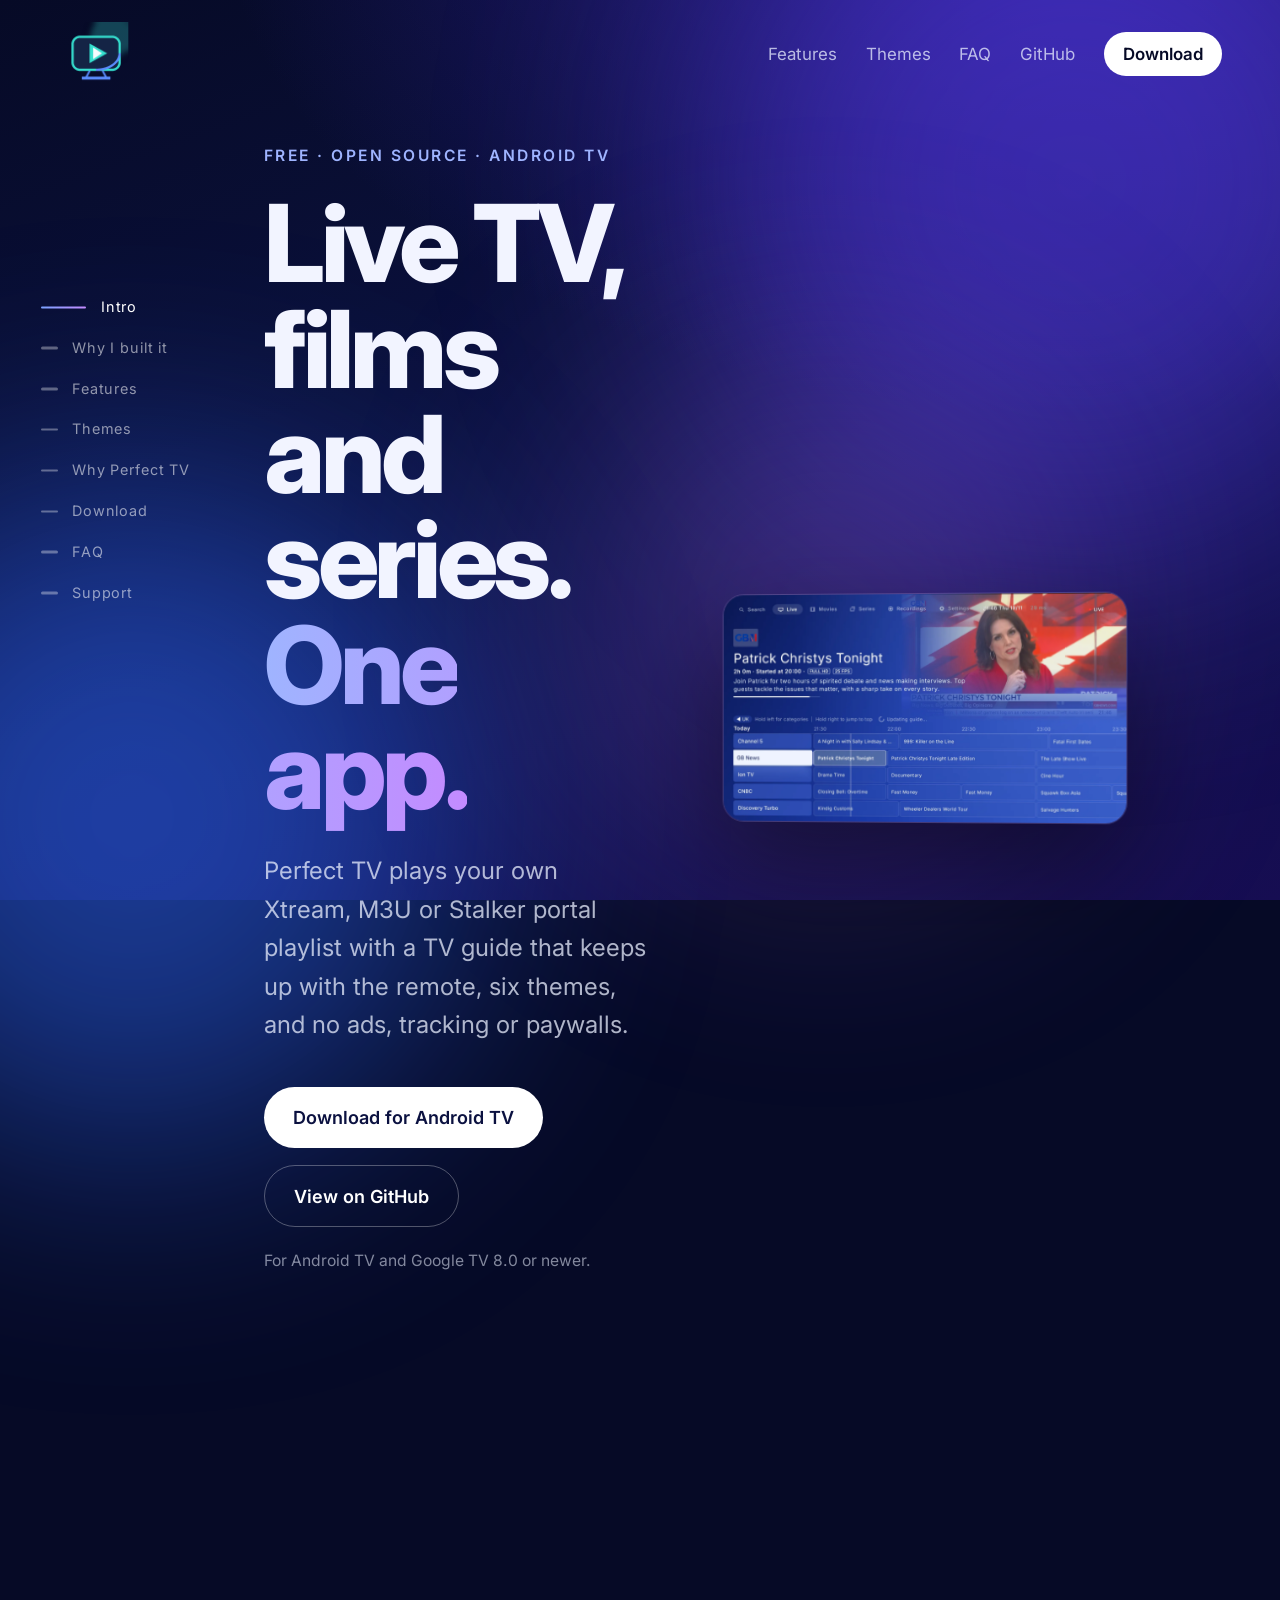
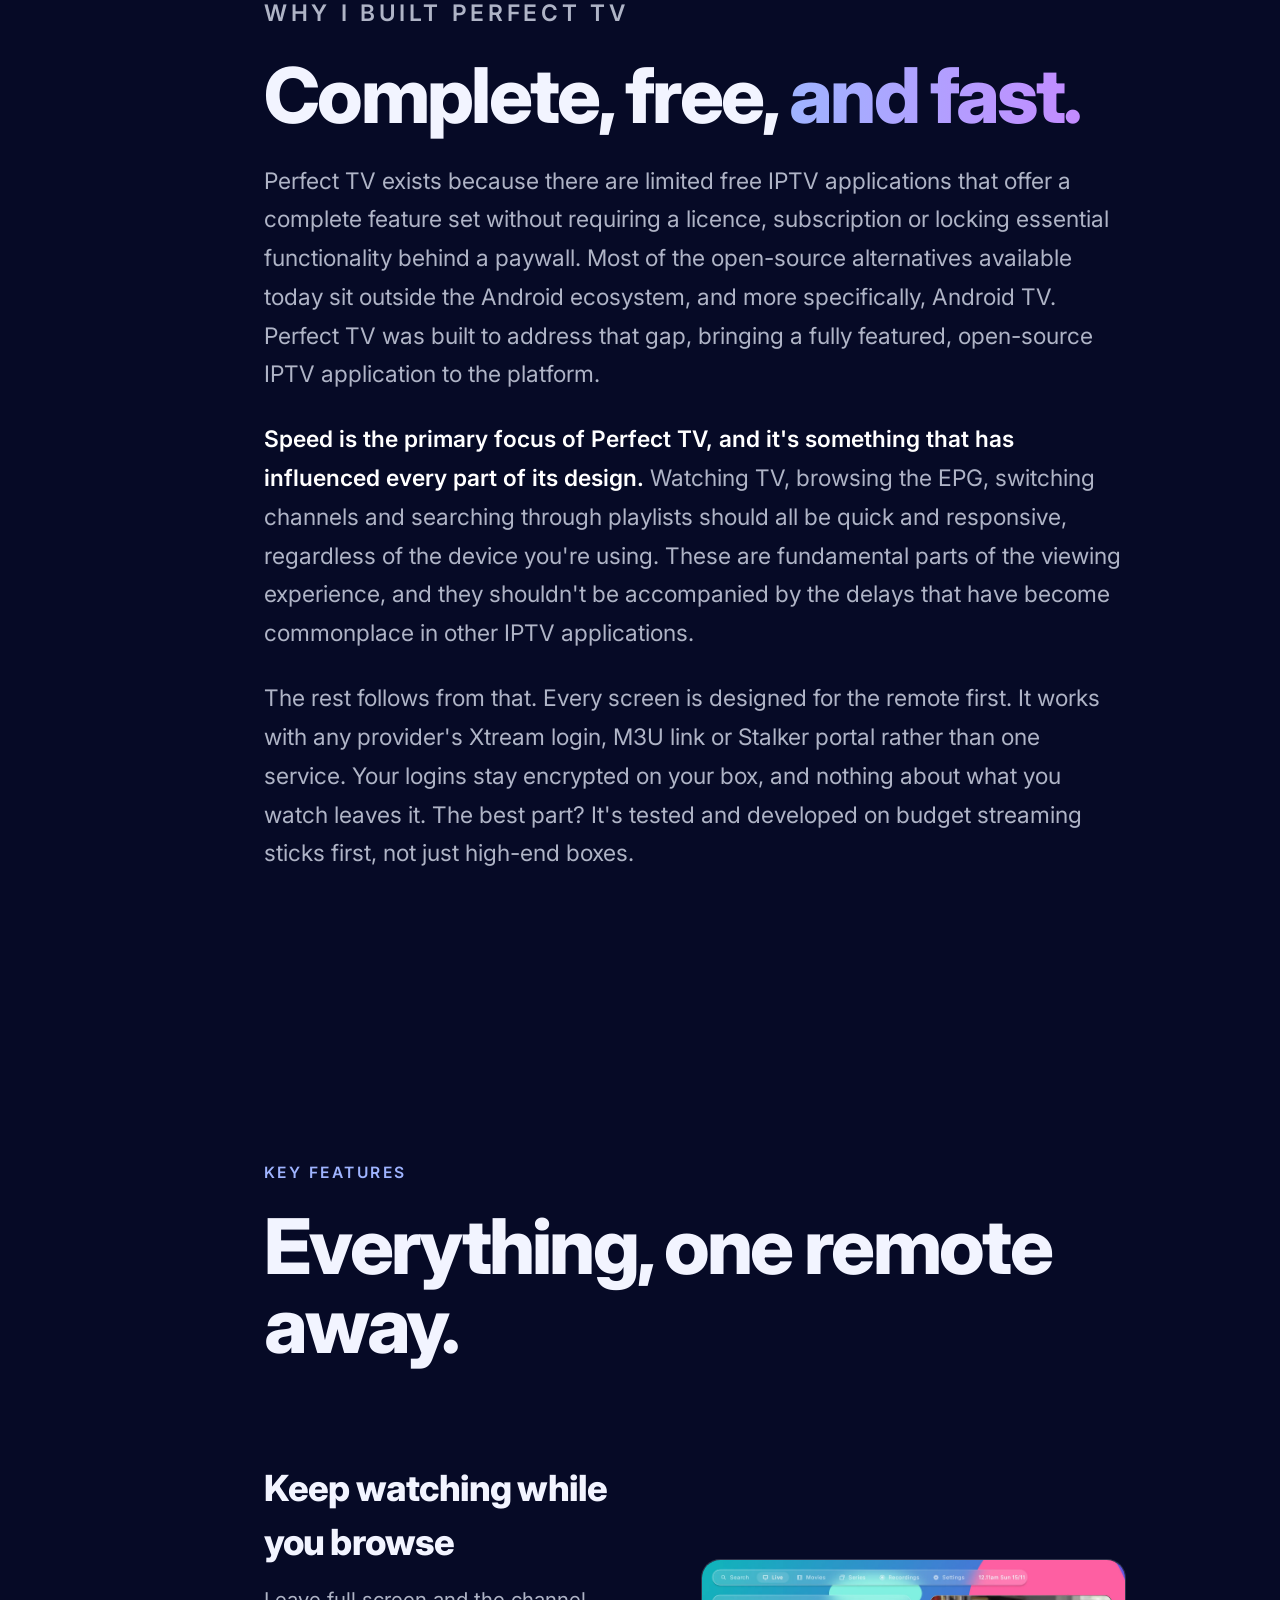
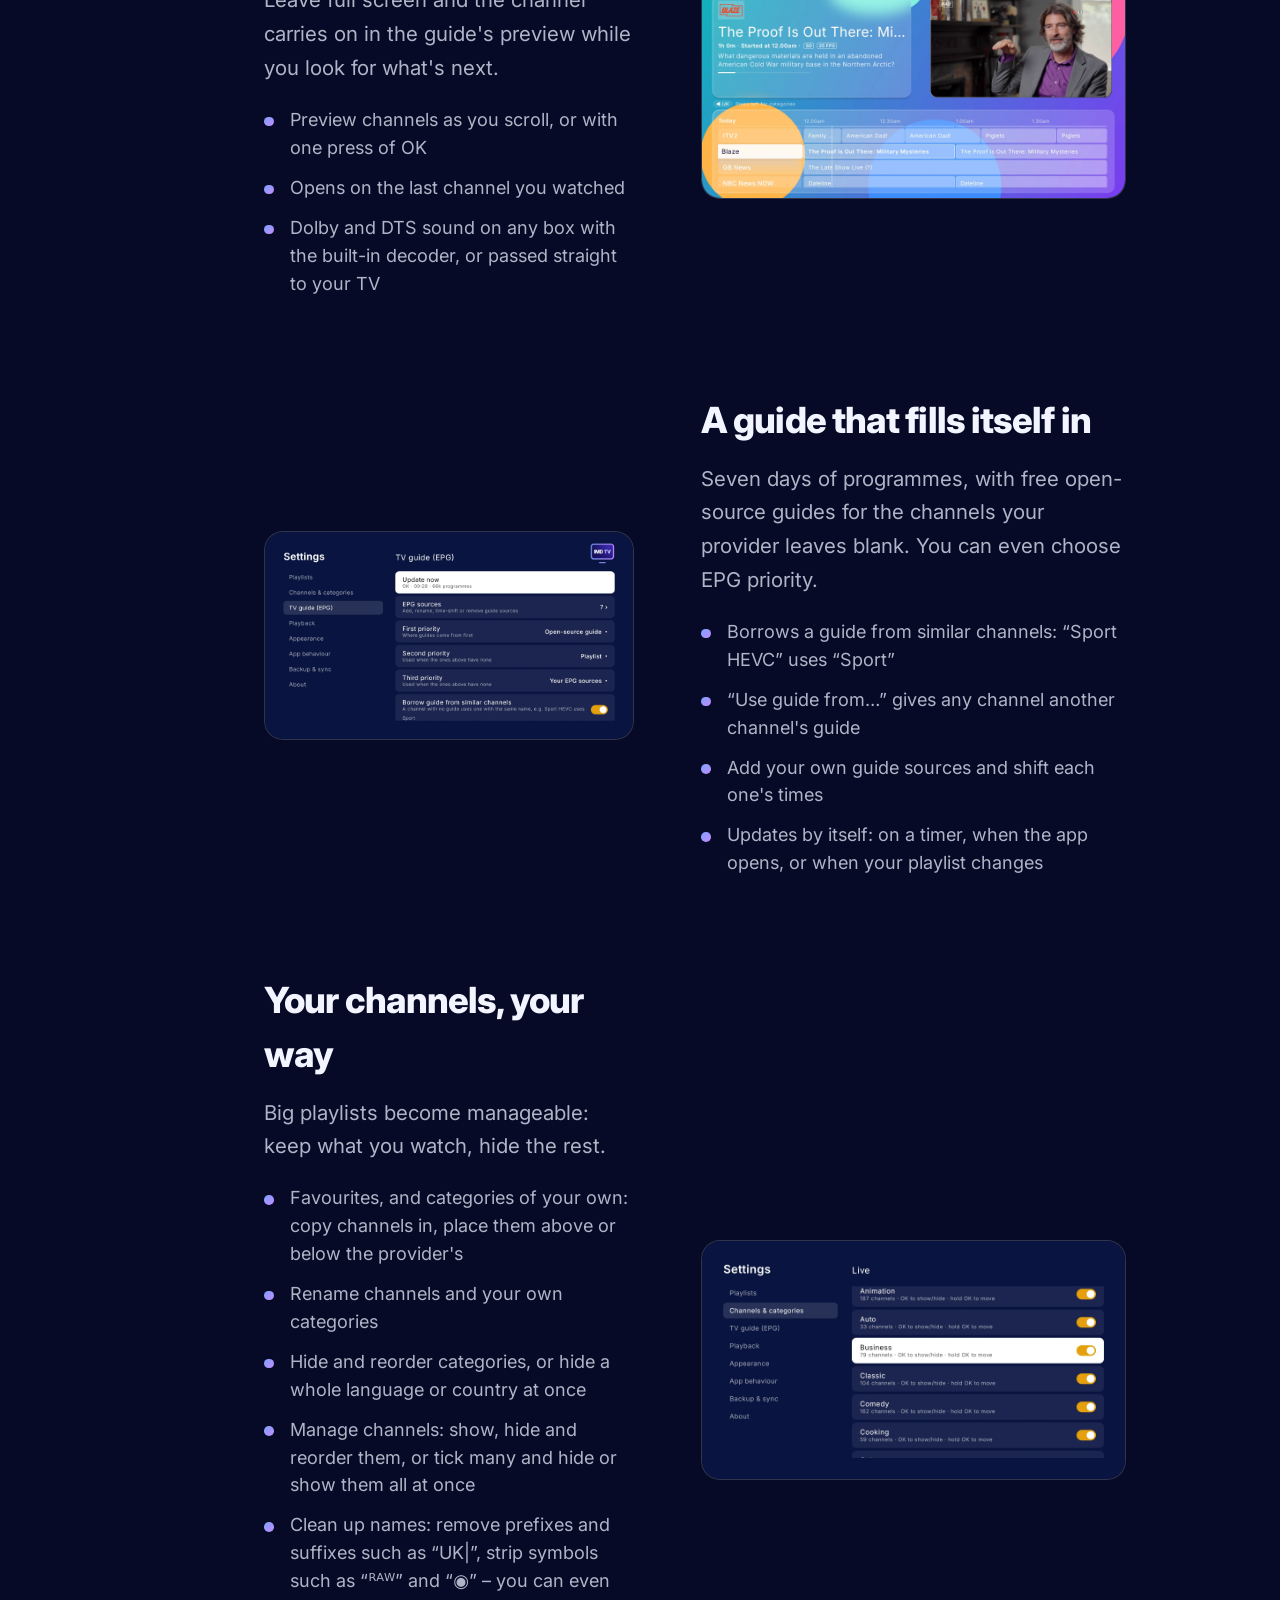
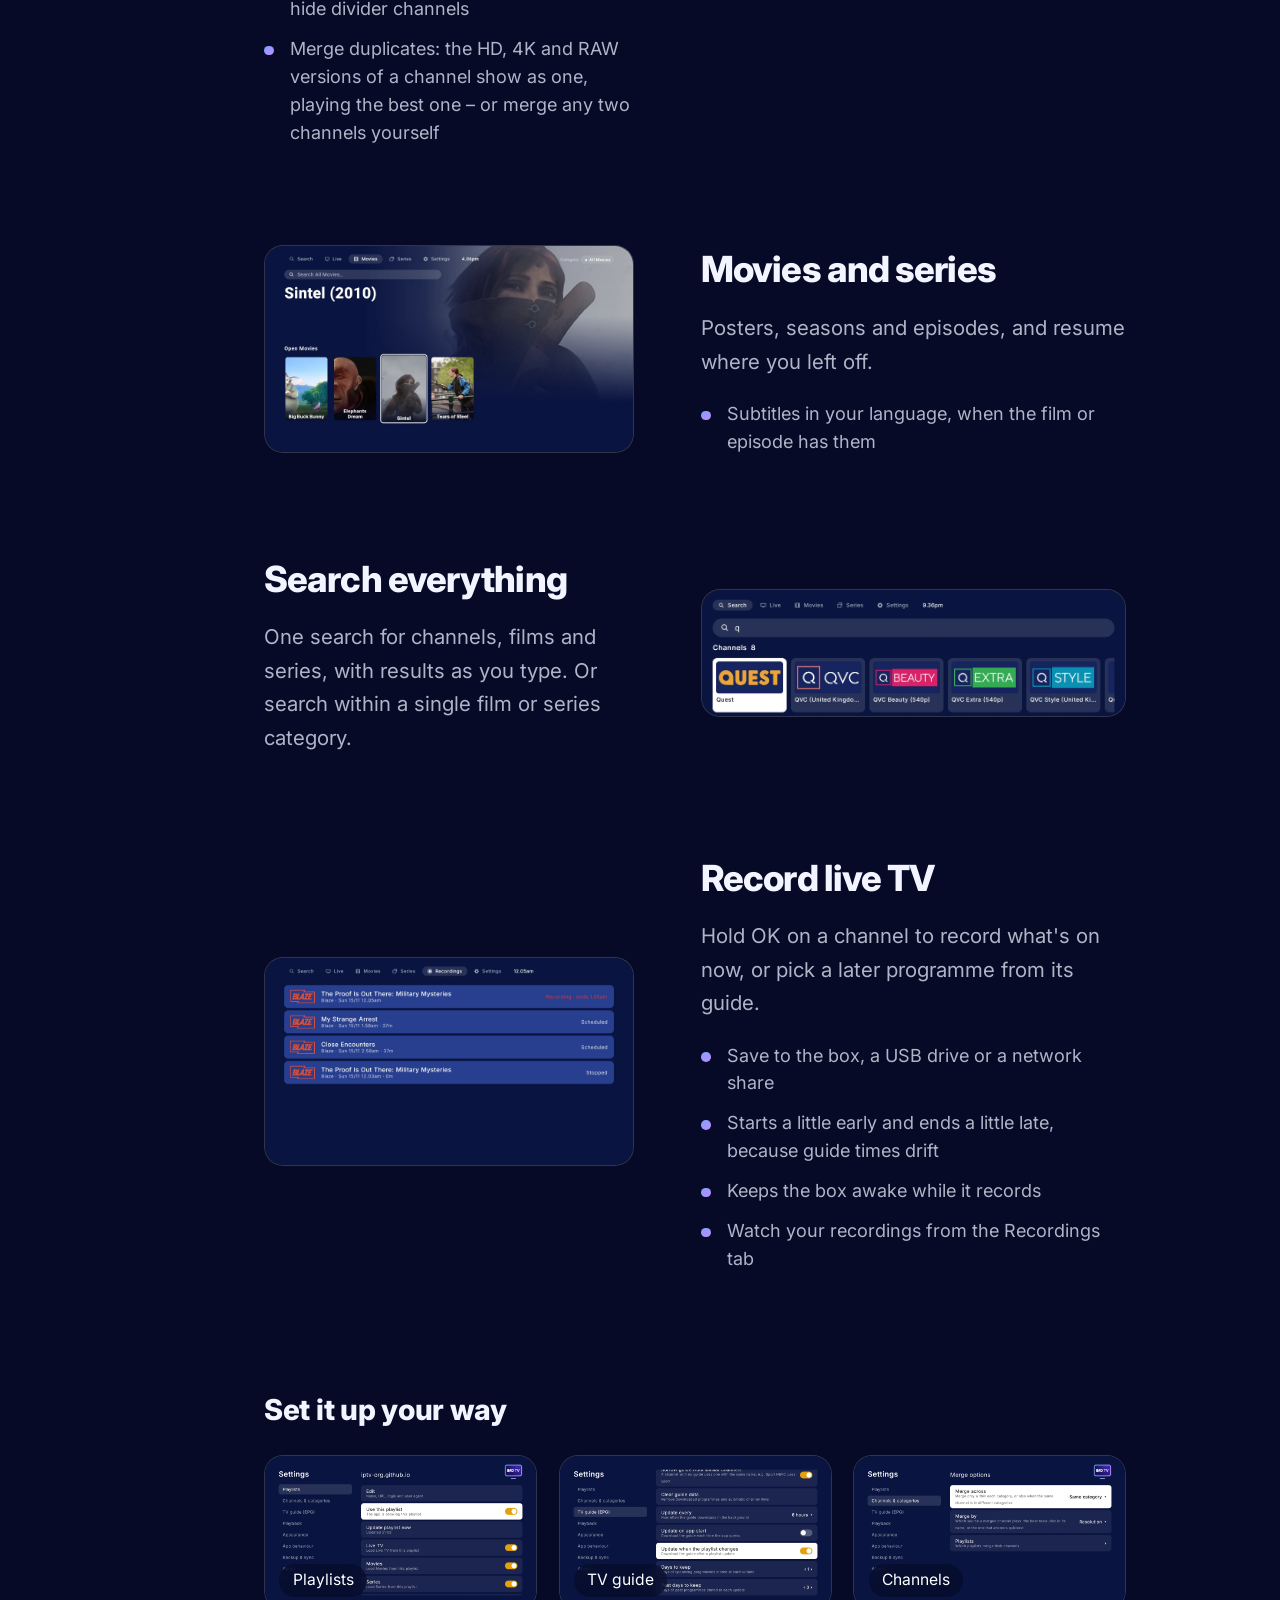
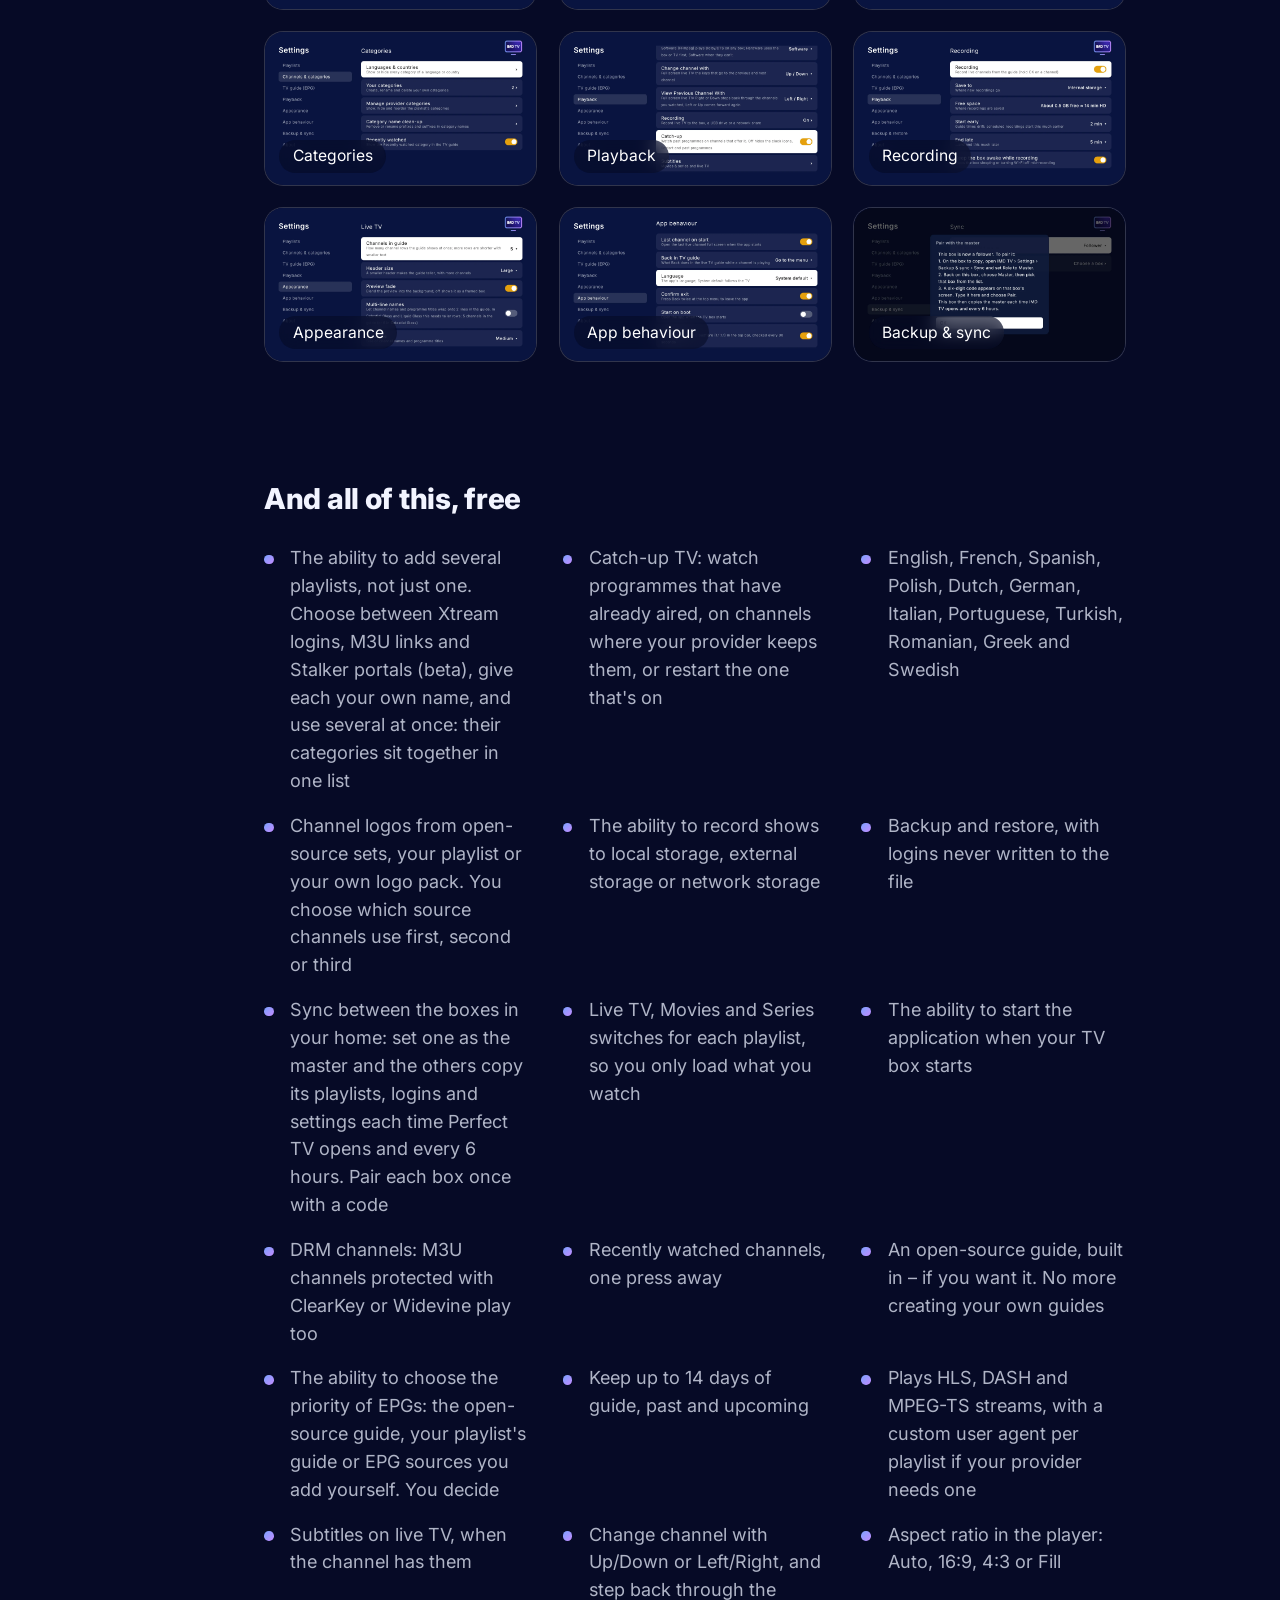
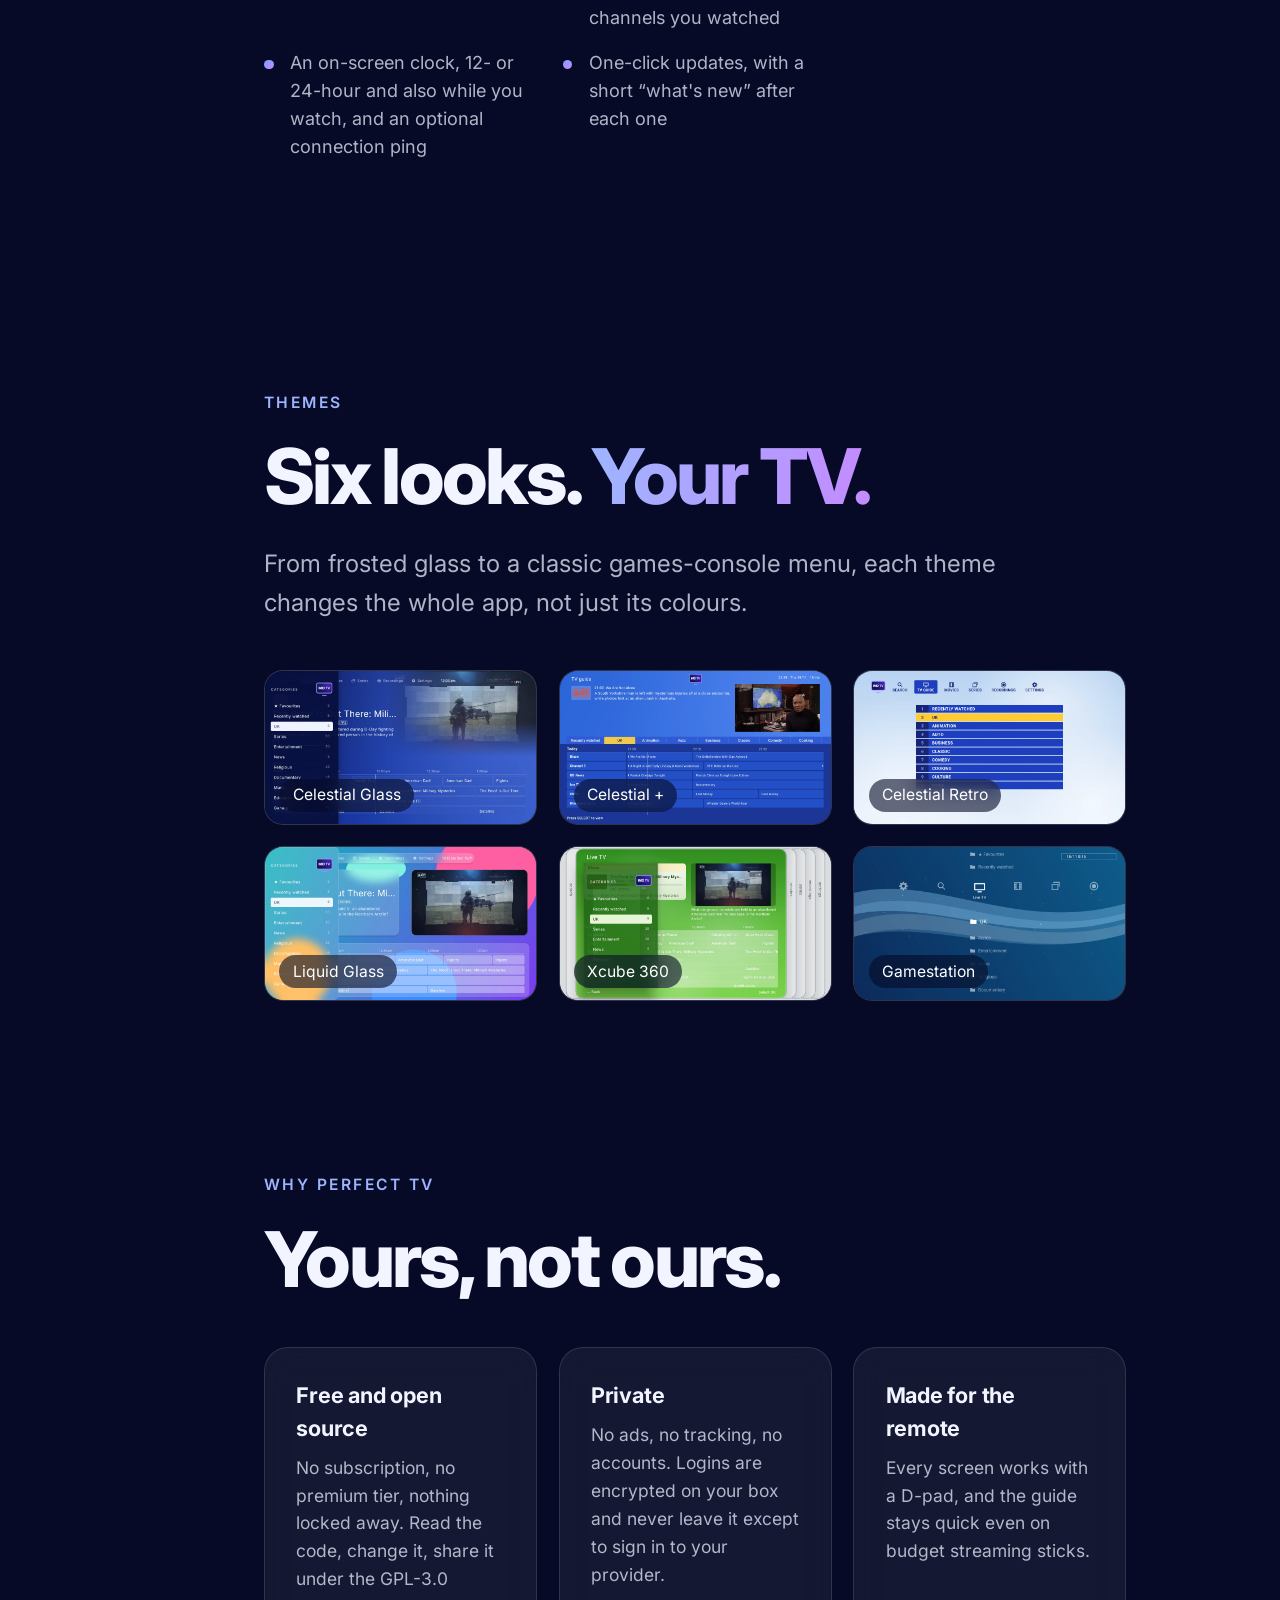
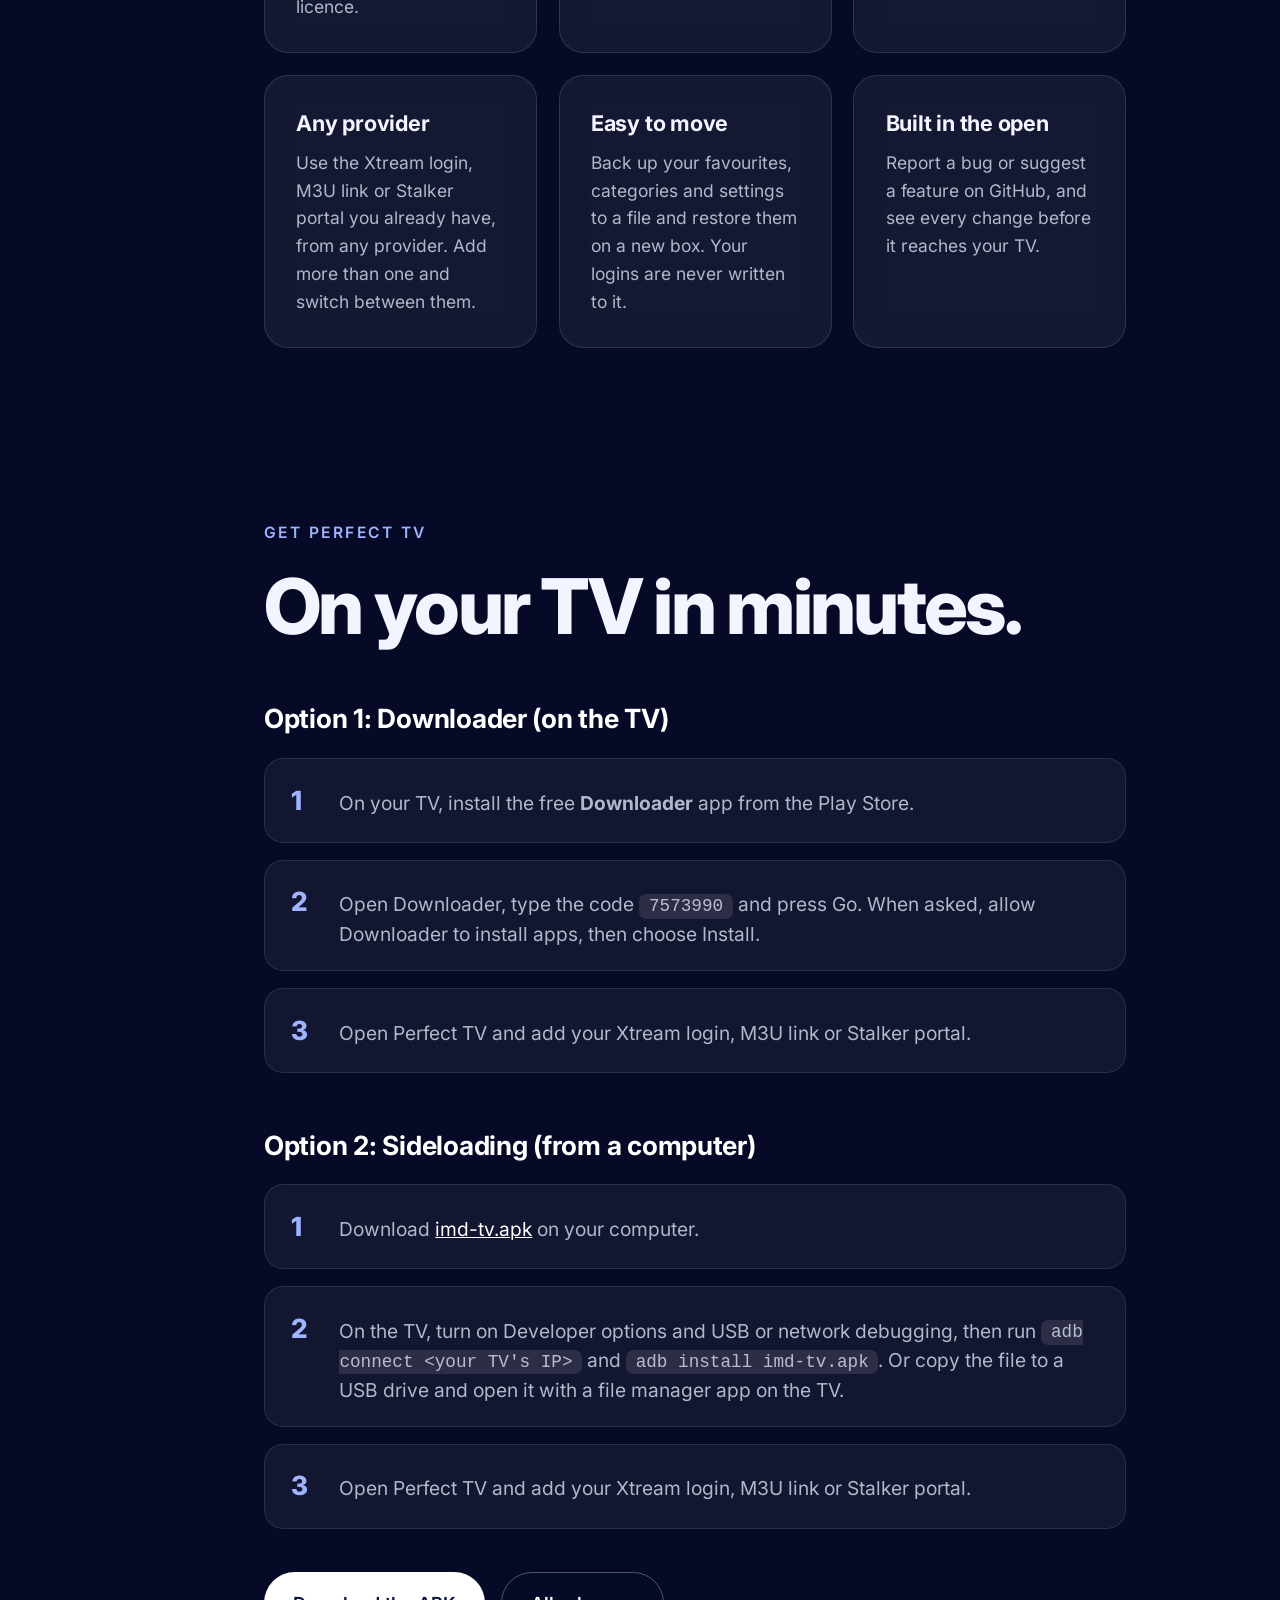
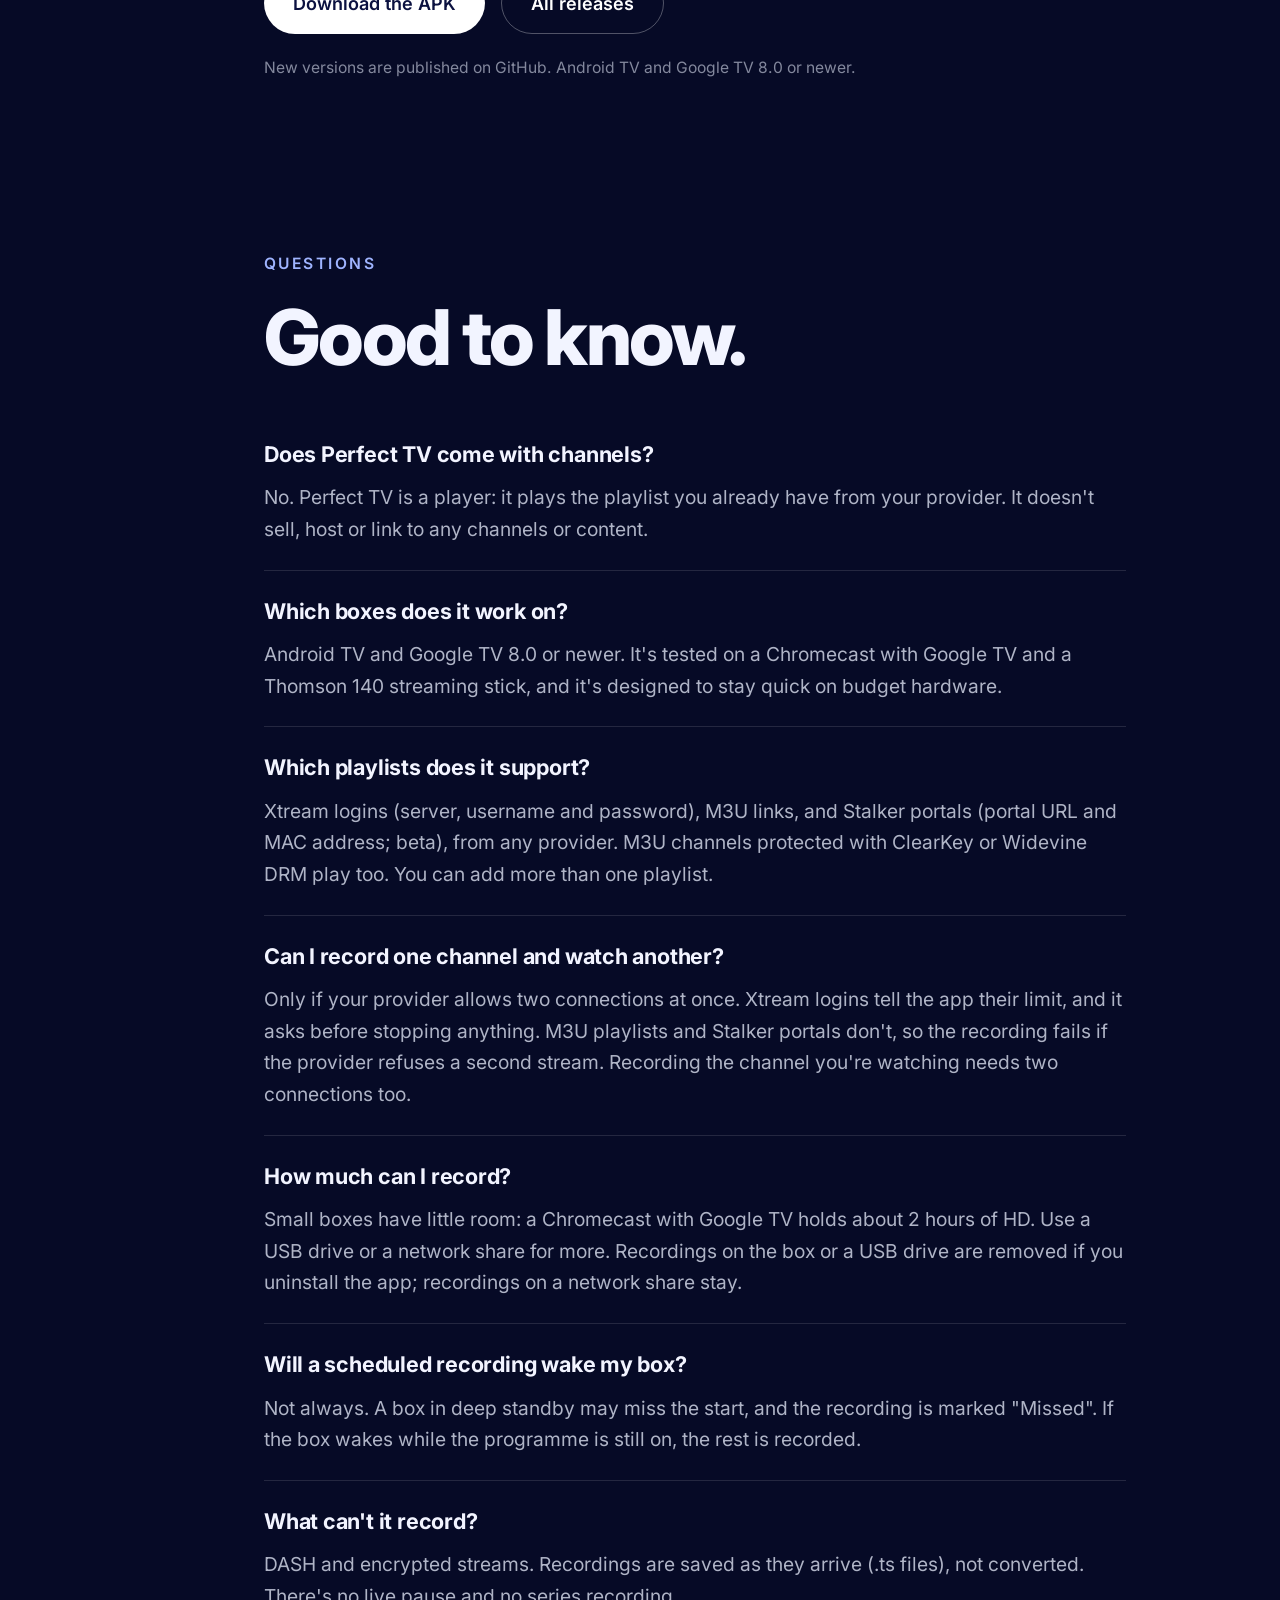
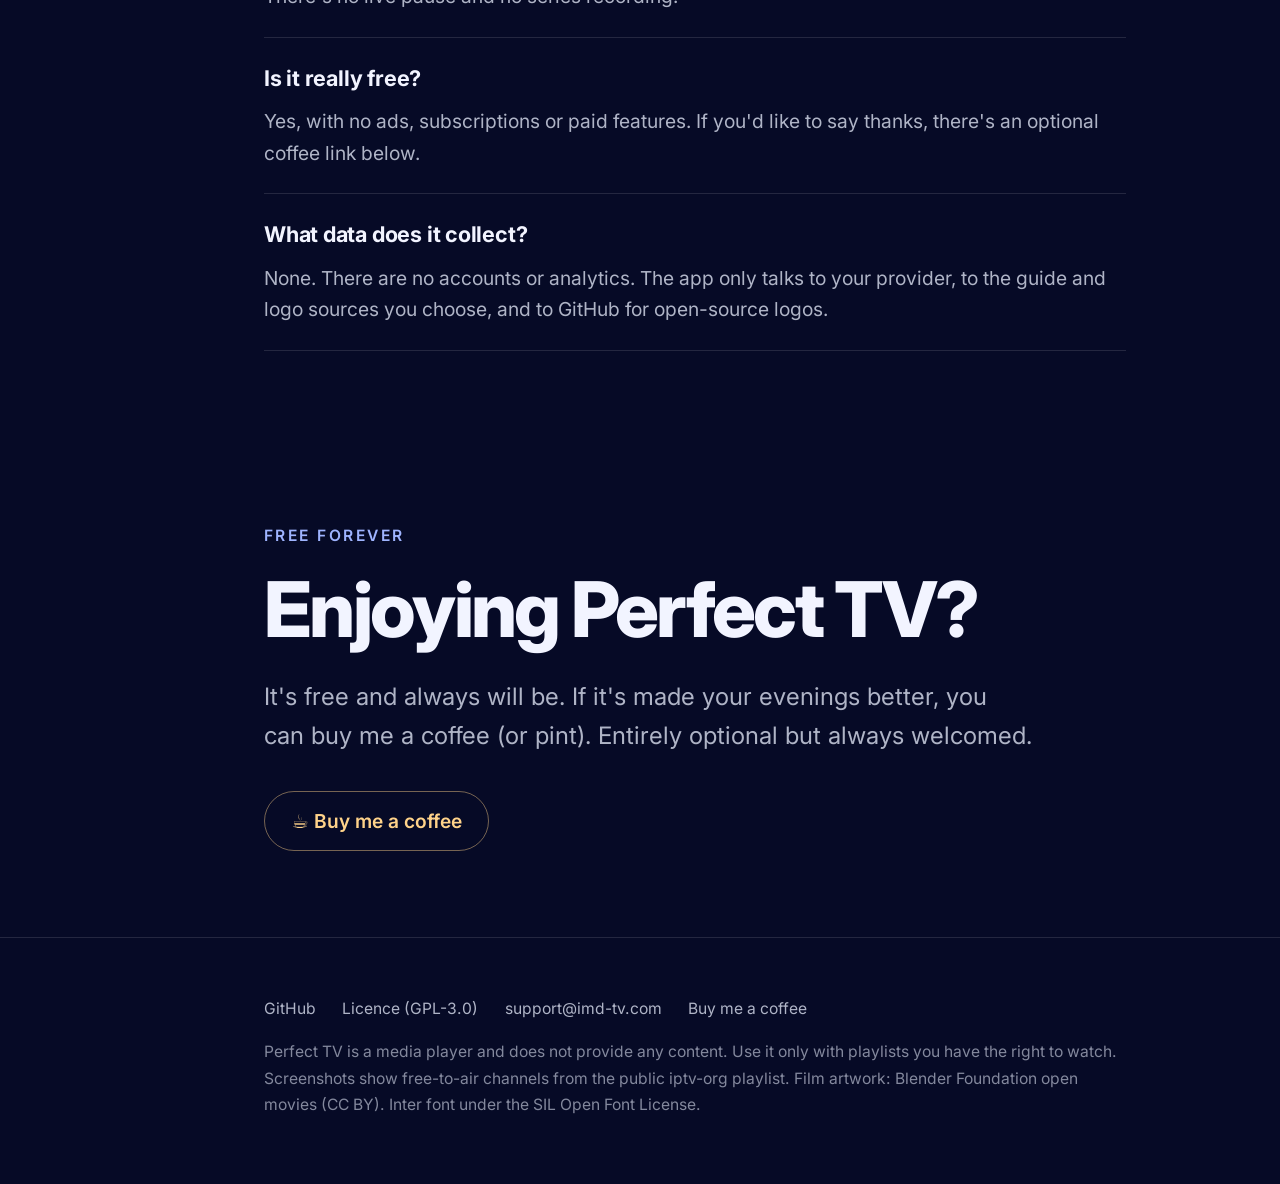
==== commit 3cdfbd36: "Release Perfect TV 0.6.1 branding and production setup" ====
--- a/site/index.html
+++ b/site/index.html
@@ -3,17 +3,17 @@
 <head>
 <meta charset="utf-8">
 <meta name="viewport" content="width=device-width, initial-scale=1">
-<title>IMD TV — free, open-source IPTV for Android TV</title>
-<meta name="description" content="IMD TV is a free, open-source IPTV player for Android TV and Google TV: a fast TV guide, movies and series, six themes, and no ads or tracking. Bring your own Xtream, M3U or Stalker portal playlist.">
+<title>Perfect TV — free, open-source IPTV for Android TV</title>
+<meta name="description" content="Perfect TV is a free, open-source IPTV player for Android TV and Google TV: a fast TV guide, movies and series, six themes, and no ads or tracking. Bring your own Xtream, M3U or Stalker portal playlist.">
 <meta name="theme-color" content="#060a26">
 <link rel="icon" type="image/png" href="favicon.png">
 <link rel="preload" href="fonts/Inter-Variable.woff2" as="font" type="font/woff2" crossorigin>
 <link rel="stylesheet" href="styles.css">
 <meta property="og:type" content="website">
-<meta property="og:title" content="IMD TV — free, open-source IPTV for Android TV">
+<meta property="og:title" content="Perfect TV — free, open-source IPTV for Android TV">
 <meta property="og:description" content="A fast TV guide, movies and series, six themes, and no ads or tracking. Bring your own playlist.">
-<meta property="og:url" content="https://majorleeevil.github.io/imd-tv/">
-<meta property="og:image" content="https://majorleeevil.github.io/imd-tv/img/og.webp">
+<meta property="og:url" content="https://imd-tv.pages.dev/">
+<meta property="og:image" content="https://imd-tv.pages.dev/img/og.webp">
 <meta name="twitter:card" content="summary_large_image">
 </head>
 <body>
@@ -22,12 +22,12 @@
 <div class="blob b1" aria-hidden="true"></div><div class="blob b2" aria-hidden="true"></div><div class="blob b3" aria-hidden="true"></div>
 
 <header class="top">
-  <a class="brand" href="#intro"><img src="img/logo.png" alt="IMD TV" width="64" height="54"></a>
+  <a class="brand" href="#intro"><img src="img/logo.png" alt="Perfect TV" width="64" height="54"></a>
   <nav aria-label="Main">
     <a href="#features">Features</a>
     <a href="#themes">Themes</a>
     <a href="#faq">FAQ</a>
-    <a href="https://github.com/majorleeevil/imd-tv">GitHub</a>
+    <a href="https://github.com/HDSGASDA/app-perfect-tv">GitHub</a>
     <a class="pill" href="#download">Download</a>
   </nav>
 </header>
@@ -39,23 +39,23 @@
       <div>
         <p class="kicker">Free · Open source · Android TV</p>
         <h1>Live TV, films<br>and series.<br><span class="grad">One app.</span></h1>
-        <p class="lead">IMD TV plays your own Xtream, M3U or Stalker portal playlist with a TV guide that keeps up with the remote, six themes, and no ads, tracking or paywalls.</p>
+        <p class="lead">Perfect TV plays your own Xtream, M3U or Stalker portal playlist with a TV guide that keeps up with the remote, six themes, and no ads, tracking or paywalls.</p>
         <div class="btns">
           <a class="btn primary" href="#download">Download for Android TV</a>
-          <a class="btn ghost" href="https://github.com/majorleeevil/imd-tv">View on GitHub</a>
+          <a class="btn ghost" href="https://github.com/HDSGASDA/app-perfect-tv">View on GitHub</a>
         </div>
         <p class="small">For Android TV and Google TV 8.0 or newer.</p>
       </div>
-      <div class="hero-shot"><img src="img/themes/celestial-glass.webp" width="1920" height="1080" alt="The IMD TV guide in the Celestial Glass theme: GB News's programme details above a grid of channels and programmes, with the channel previewing top right."></div>
+      <div class="hero-shot"><img src="img/themes/celestial-glass.webp" width="1920" height="1080" alt="The Perfect TV guide in the Celestial Glass theme: GB News's programme details above a grid of channels and programmes, with the channel previewing top right."></div>
     </div>
   </section>
 
   <section id="story" data-name="Why I built it">
     <div class="reveal story">
-      <p class="kicker">Why I built IMD TV</p>
+      <p class="kicker">Why I built Perfect TV</p>
       <h2>Complete, free, <span class="grad">and fast.</span></h2>
-      <p>IMD TV exists because there are limited free IPTV applications that offer a complete feature set without requiring a licence, subscription or locking essential functionality behind a paywall. Most of the open-source alternatives available today sit outside the Android ecosystem, and more specifically, Android TV. IMD TV was built to address that gap, bringing a fully featured, open-source IPTV application to the platform.</p>
-      <p><strong>Speed is the primary focus of IMD TV, and it's something that has influenced every part of its design.</strong> Watching TV, browsing the EPG, switching channels and searching through playlists should all be quick and responsive, regardless of the device you're using. These are fundamental parts of the viewing experience, and they shouldn't be accompanied by the delays that have become commonplace in other IPTV applications.</p>
+      <p>Perfect TV exists because there are limited free IPTV applications that offer a complete feature set without requiring a licence, subscription or locking essential functionality behind a paywall. Most of the open-source alternatives available today sit outside the Android ecosystem, and more specifically, Android TV. Perfect TV was built to address that gap, bringing a fully featured, open-source IPTV application to the platform.</p>
+      <p><strong>Speed is the primary focus of Perfect TV, and it's something that has influenced every part of its design.</strong> Watching TV, browsing the EPG, switching channels and searching through playlists should all be quick and responsive, regardless of the device you're using. These are fundamental parts of the viewing experience, and they shouldn't be accompanied by the delays that have become commonplace in other IPTV applications.</p>
       <p>The rest follows from that. Every screen is designed for the remote first. It works with any provider's Xtream login, M3U link or Stalker portal rather than one service. Your logins stay encrypted on your box, and nothing about what you watch leaves it. The best part? It's tested and developed on budget streaming sticks first, not just high-end boxes.</p>
     </div>
   </section>
@@ -162,7 +162,7 @@
         <li>Channel logos from open-source sets, your playlist or your own logo pack. You choose which source channels use first, second or third</li>
         <li>The ability to record shows to local storage, external storage or network storage</li>
         <li>Backup and restore, with logins never written to the file</li>
-        <li>Sync between the boxes in your home: set one as the master and the others copy its playlists, logins and settings each time IMD TV opens and every 6 hours. Pair each box once with a code</li>
+        <li>Sync between the boxes in your home: set one as the master and the others copy its playlists, logins and settings each time Perfect TV opens and every 6 hours. Pair each box once with a code</li>
         <li>Live TV, Movies and Series switches for each playlist, so you only load what you watch</li>
         <li>The ability to start the application when your TV box starts</li>
         <li>DRM channels: M3U channels protected with ClearKey or Widevine play too</li>
@@ -196,9 +196,9 @@
     </div>
   </section>
 
-  <section id="why" data-name="Why IMD TV">
-    <div class="reveal">
-      <p class="kicker">Why IMD TV</p>
+  <section id="why" data-name="Why Perfect TV">
+    <div class="reveal">
+      <p class="kicker">Why Perfect TV</p>
       <h2>Yours, not ours.</h2>
       <div class="grid">
         <div class="card"><h3>Free and open source</h3><p>No subscription, no premium tier, nothing locked away. Read the code, change it, share it under the GPL-3.0 licence.</p></div>
@@ -213,23 +213,23 @@
 
   <section id="download" data-name="Download">
     <div class="reveal">
-      <p class="kicker">Get IMD TV</p>
+      <p class="kicker">Get Perfect TV</p>
       <h2>On your TV in minutes.</h2>
       <h3 class="install-h">Option 1: Downloader (on the TV)</h3>
       <ol class="steps">
         <li><span>On your TV, install the free <strong>Downloader</strong> app from the Play Store.</span></li>
         <li><span>Open Downloader, type the code <code>7573990</code> and press Go. When asked, allow Downloader to install apps, then choose Install.</span></li>
-        <li><span>Open IMD TV and add your Xtream login, M3U link or Stalker portal.</span></li>
+        <li><span>Open Perfect TV and add your Xtream login, M3U link or Stalker portal.</span></li>
       </ol>
       <h3 class="install-h">Option 2: Sideloading (from a computer)</h3>
       <ol class="steps">
-        <li><span>Download <a href="https://github.com/majorleeevil/imd-tv/releases/latest/download/imd-tv.apk">imd-tv.apk</a> on your computer.</span></li>
+        <li><span>Download <a href="https://github.com/HDSGASDA/app-perfect-tv/releases/latest/download/imd-tv.apk">imd-tv.apk</a> on your computer.</span></li>
         <li><span>On the TV, turn on Developer options and USB or network debugging, then run <code>adb connect &lt;your TV's IP&gt;</code> and <code>adb install imd-tv.apk</code>. Or copy the file to a USB drive and open it with a file manager app on the TV.</span></li>
-        <li><span>Open IMD TV and add your Xtream login, M3U link or Stalker portal.</span></li>
+        <li><span>Open Perfect TV and add your Xtream login, M3U link or Stalker portal.</span></li>
       </ol>
       <div class="btns">
-        <a class="btn primary" href="https://github.com/majorleeevil/imd-tv/releases/latest/download/imd-tv.apk">Download the APK</a>
-        <a class="btn ghost" href="https://github.com/majorleeevil/imd-tv/releases">All releases</a>
+        <a class="btn primary" href="https://github.com/HDSGASDA/app-perfect-tv/releases/latest/download/imd-tv.apk">Download the APK</a>
+        <a class="btn ghost" href="https://github.com/HDSGASDA/app-perfect-tv/releases">All releases</a>
       </div>
       <p class="small">New versions are published on GitHub. Android TV and Google TV 8.0 or newer.</p>
     </div>
@@ -240,7 +240,7 @@
       <p class="kicker">Questions</p>
       <h2>Good to know.</h2>
       <div class="faq">
-        <div class="qa"><h3>Does IMD TV come with channels?</h3><p>No. IMD TV is a player: it plays the playlist you already have from your provider. It doesn't sell, host or link to any channels or content.</p></div>
+        <div class="qa"><h3>Does Perfect TV come with channels?</h3><p>No. Perfect TV is a player: it plays the playlist you already have from your provider. It doesn't sell, host or link to any channels or content.</p></div>
         <div class="qa"><h3>Which boxes does it work on?</h3><p>Android TV and Google TV 8.0 or newer. It's tested on a Chromecast with Google TV and a Thomson 140 streaming stick, and it's designed to stay quick on budget hardware.</p></div>
         <div class="qa"><h3>Which playlists does it support?</h3><p>Xtream logins (server, username and password), M3U links, and Stalker portals (portal URL and MAC address; beta), from any provider. M3U channels protected with ClearKey or Widevine DRM play too. You can add more than one playlist.</p></div>
         <div class="qa"><h3>Can I record one channel and watch another?</h3><p>Only if your provider allows two connections at once. Xtream logins tell the app their limit, and it asks before stopping anything. M3U playlists and Stalker portals don't, so the recording fails if the provider refuses a second stream. Recording the channel you're watching needs two connections too.</p></div>
@@ -256,7 +256,7 @@
   <section id="support" data-name="Support">
     <div class="reveal">
       <p class="kicker">Free forever</p>
-      <h2>Enjoying IMD TV?</h2>
+      <h2>Enjoying Perfect TV?</h2>
       <p class="lead">It's free and always will be. If it's made your evenings better, you can buy me a coffee (or pint). Entirely optional but always welcomed.</p>
       <a class="coffee" href="https://buymeacoffee.com/majorleeevil">☕ Buy me a coffee</a>
     </div>
@@ -265,12 +265,12 @@
 
 <footer>
   <nav aria-label="Footer">
-    <a href="https://github.com/majorleeevil/imd-tv">GitHub</a>
-    <a href="https://github.com/majorleeevil/imd-tv/blob/main/LICENSE">Licence (GPL-3.0)</a>
+    <a href="https://github.com/HDSGASDA/app-perfect-tv">GitHub</a>
+    <a href="https://github.com/HDSGASDA/app-perfect-tv/blob/main/LICENSE">Licence (GPL-3.0)</a>
     <a href="mailto:support@imd-tv.com">support@imd-tv.com</a>
     <a href="https://buymeacoffee.com/majorleeevil">Buy me a coffee</a>
   </nav>
-  <p>IMD TV is a media player and does not provide any content. Use it only with playlists you have the right to watch.</p>
+  <p>Perfect TV is a media player and does not provide any content. Use it only with playlists you have the right to watch.</p>
   <p>Screenshots show free-to-air channels from the public iptv-org playlist. Film artwork: Blender Foundation open movies (CC BY). Inter font under the SIL Open Font License.</p>
 </footer>
 <script src="main.js"></script>
